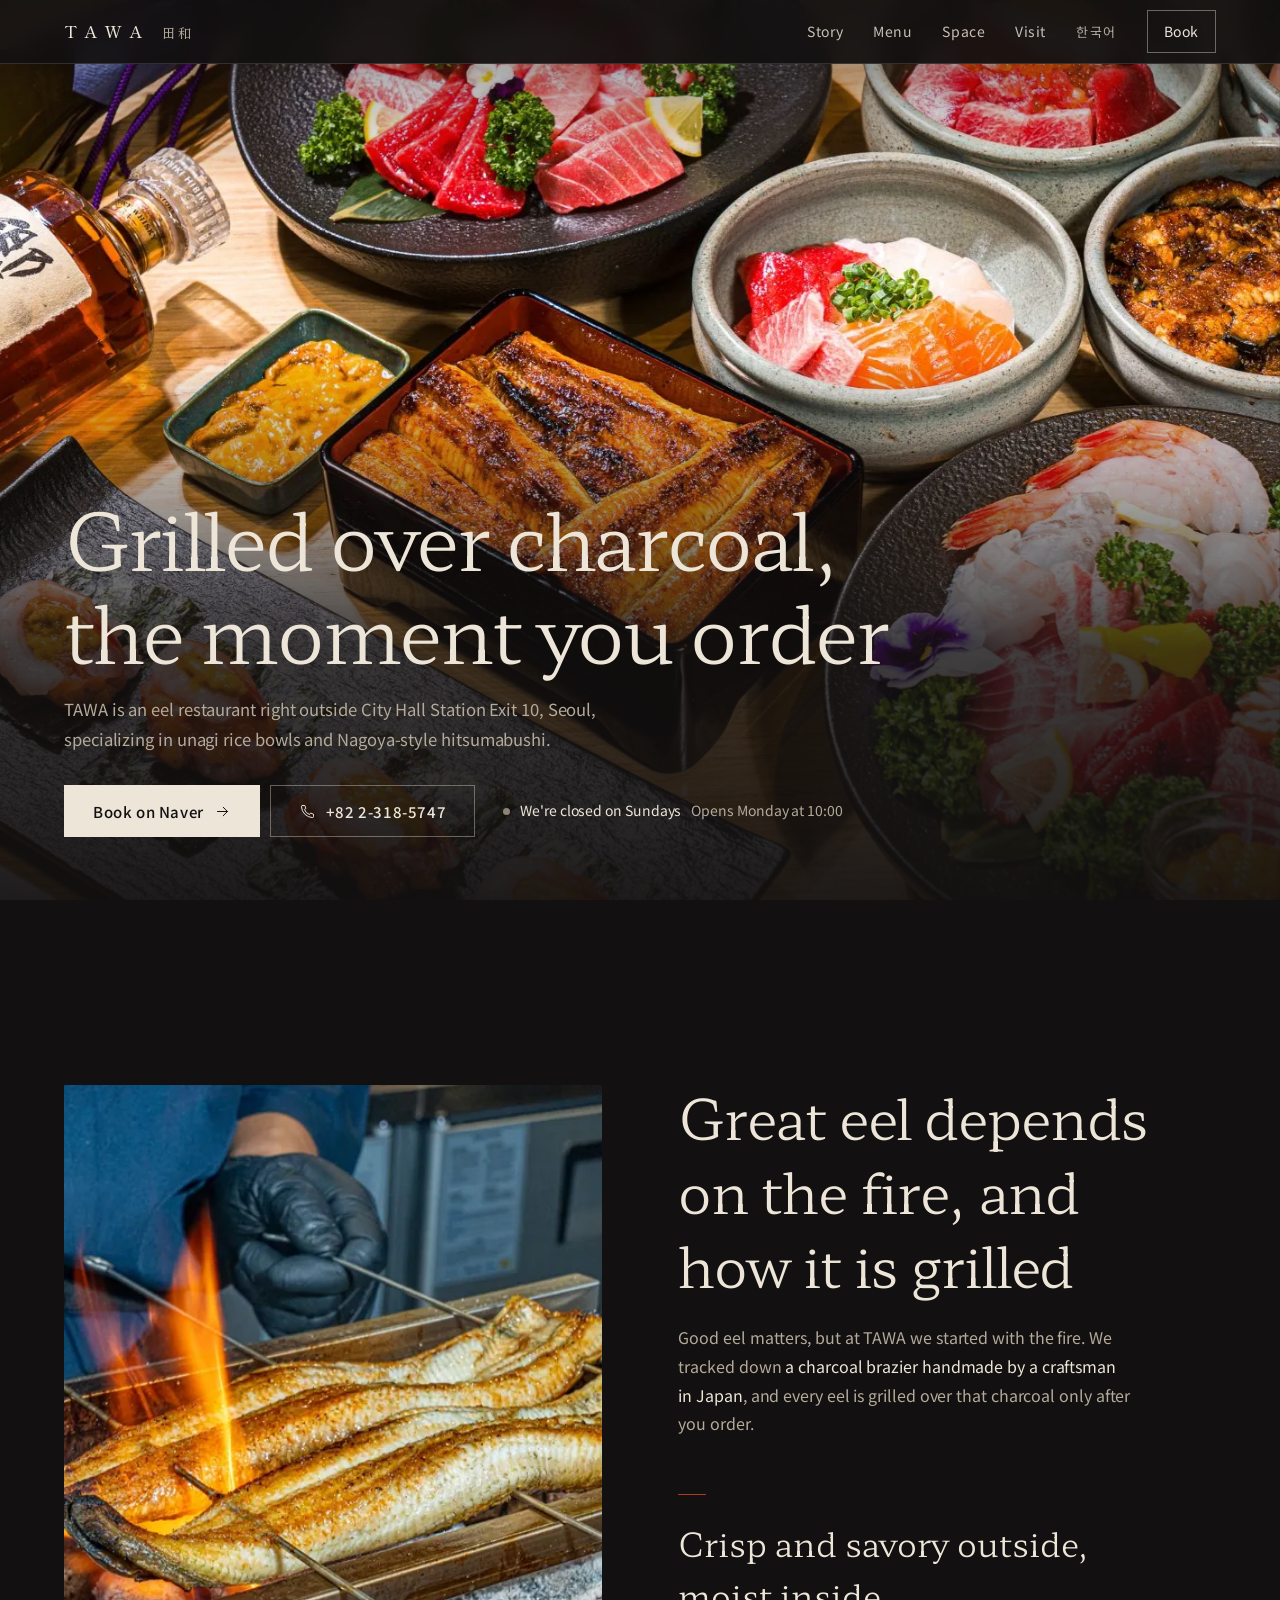
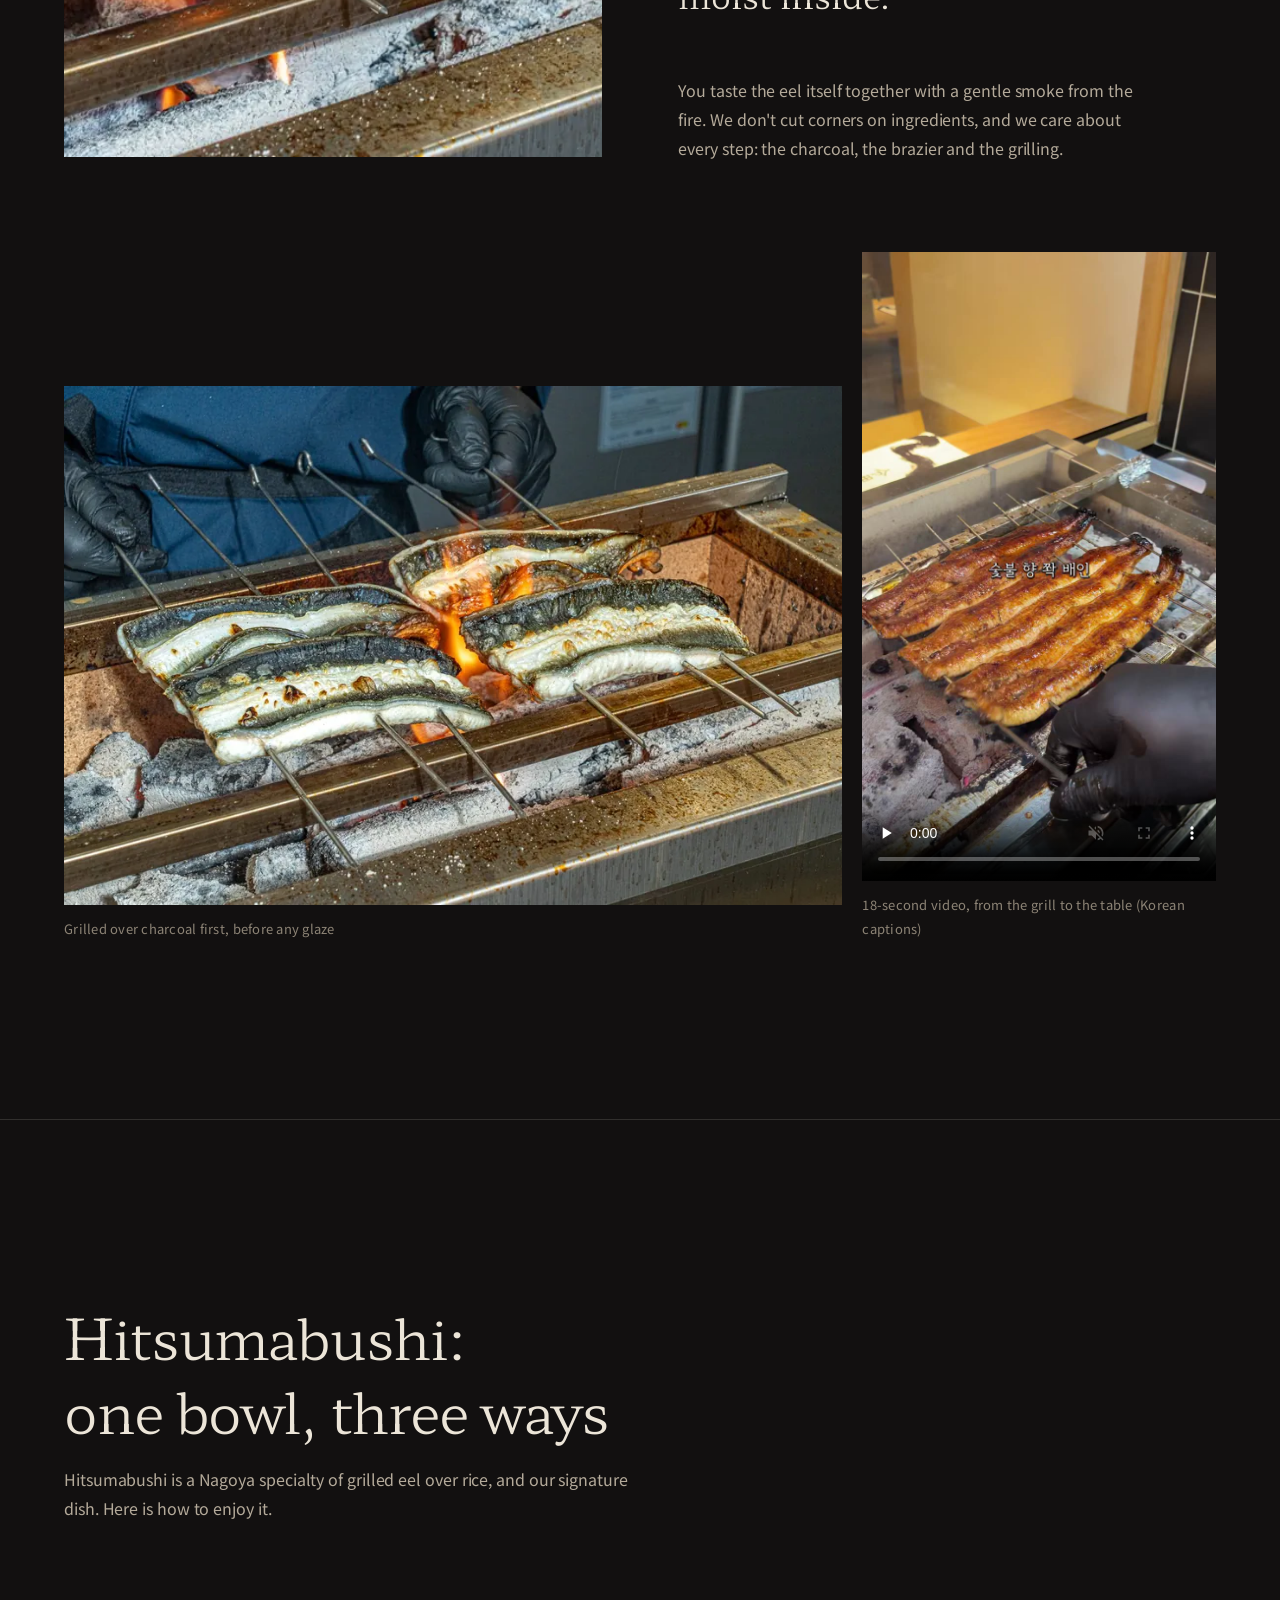
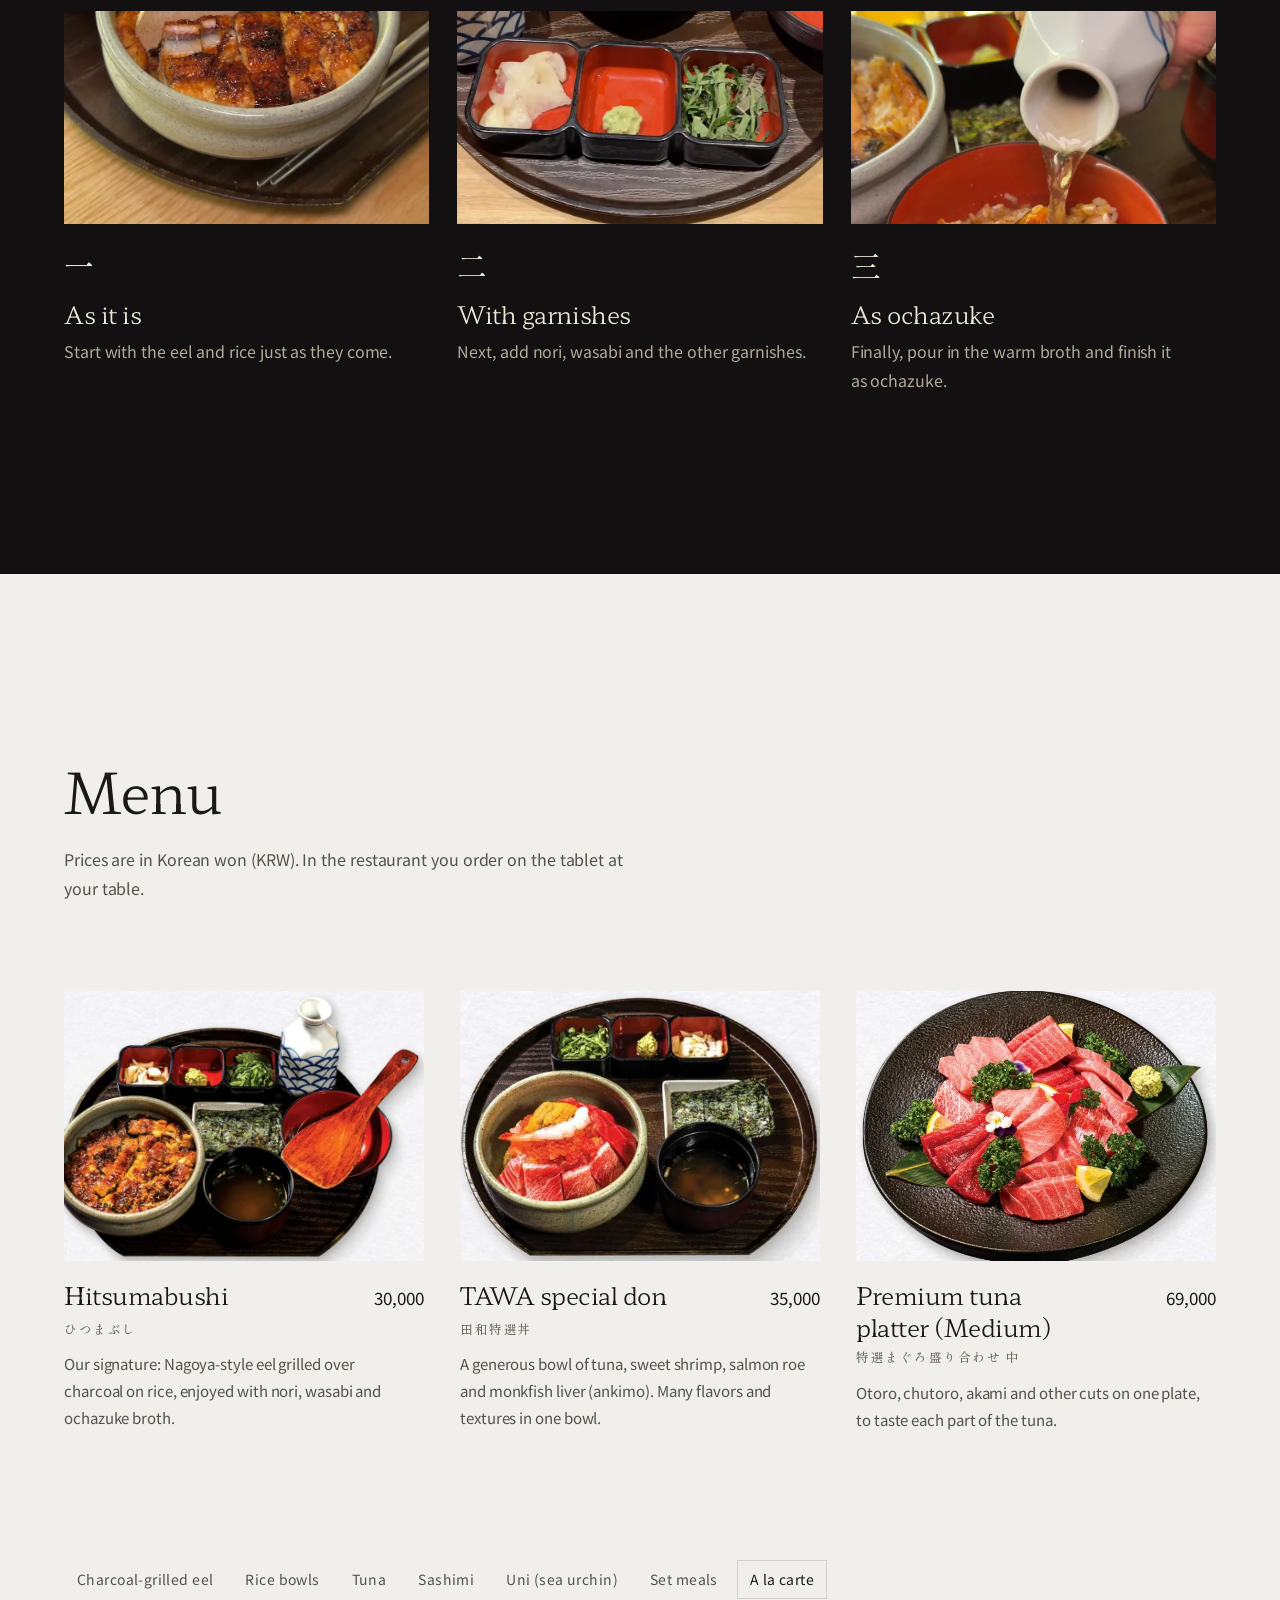
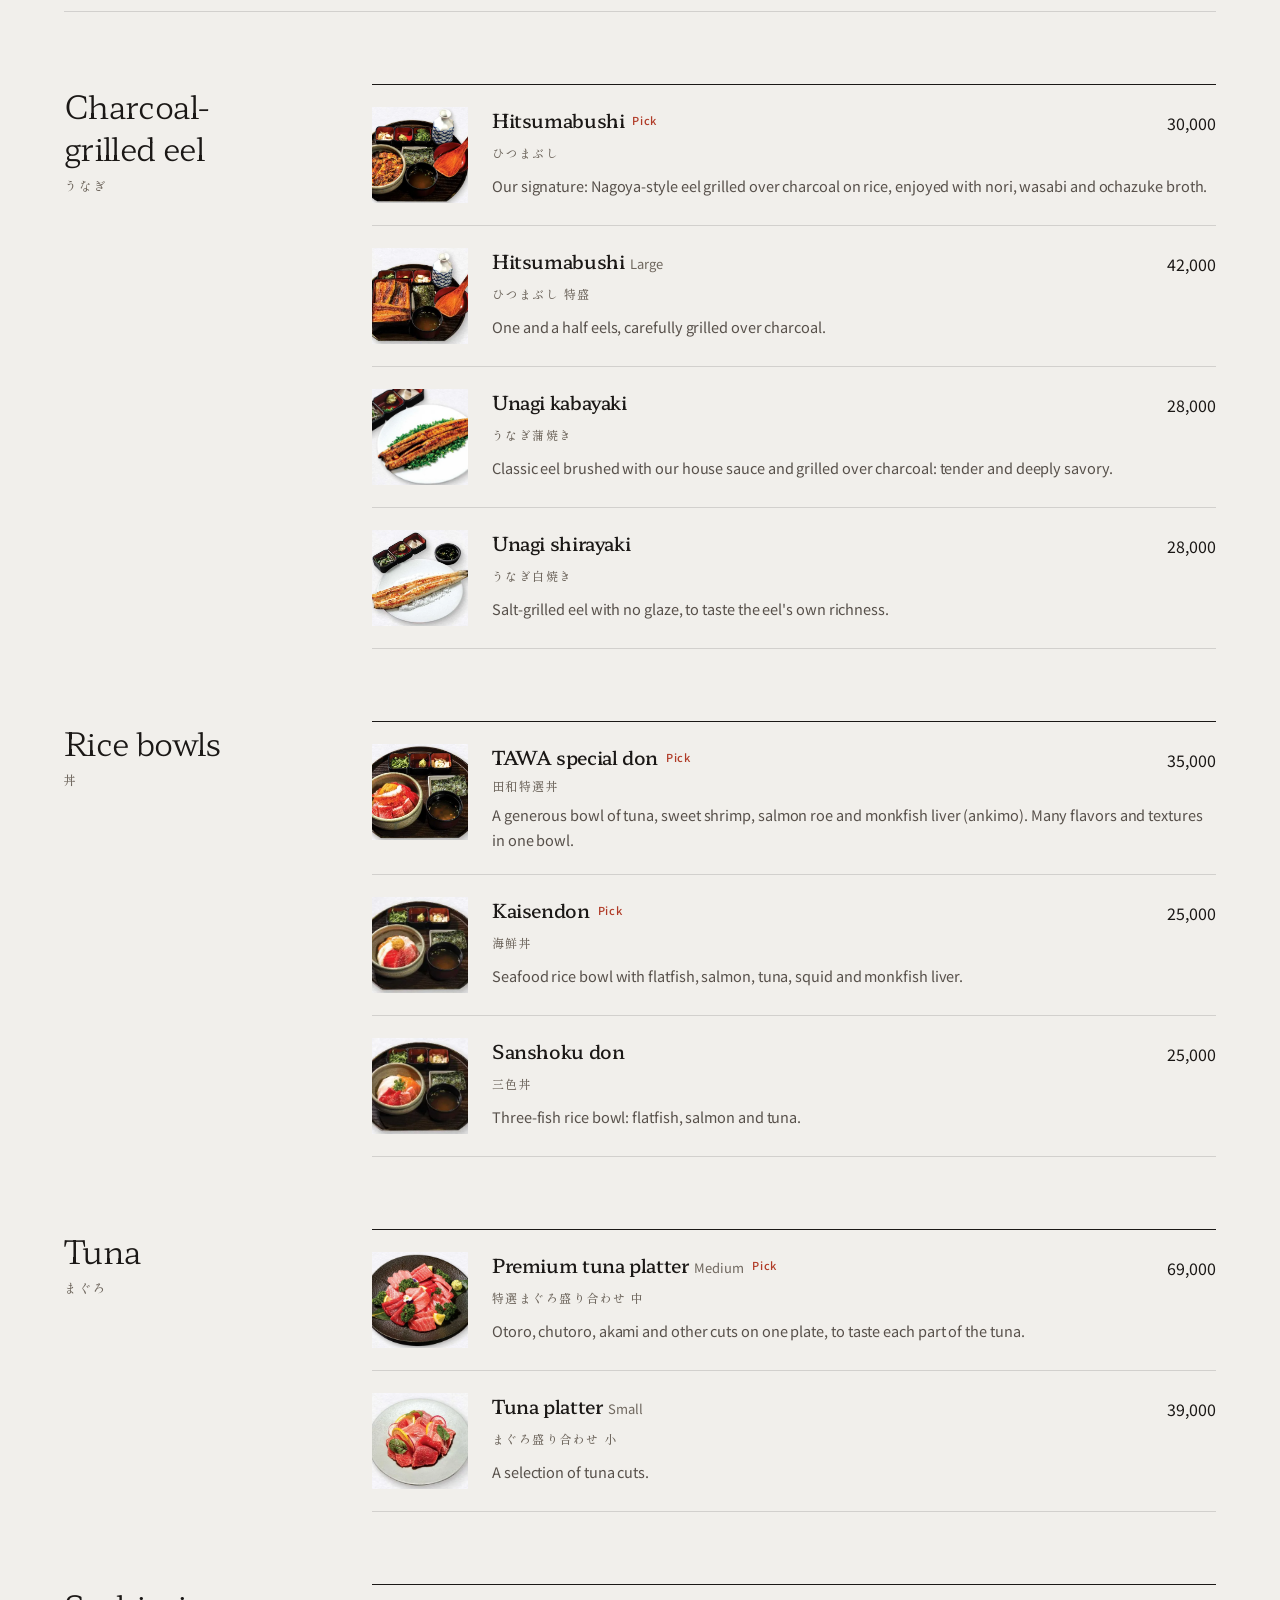
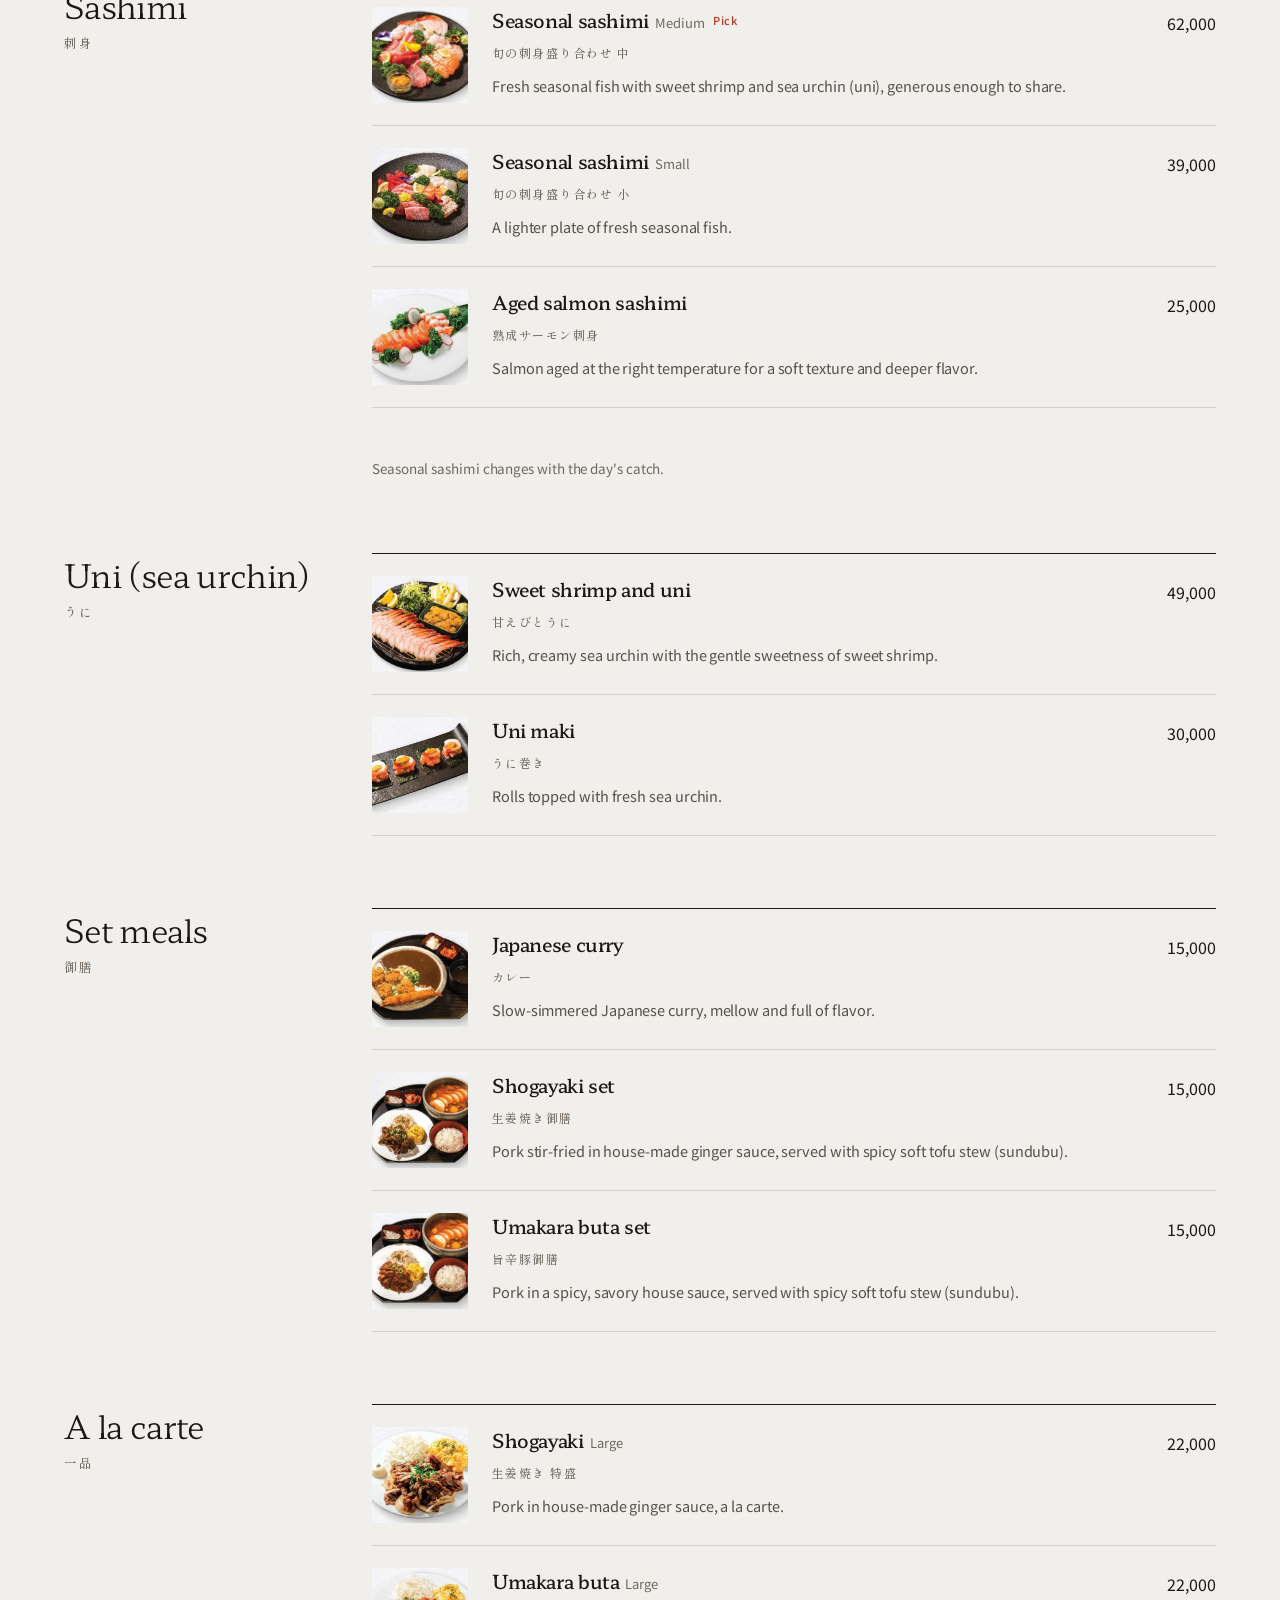
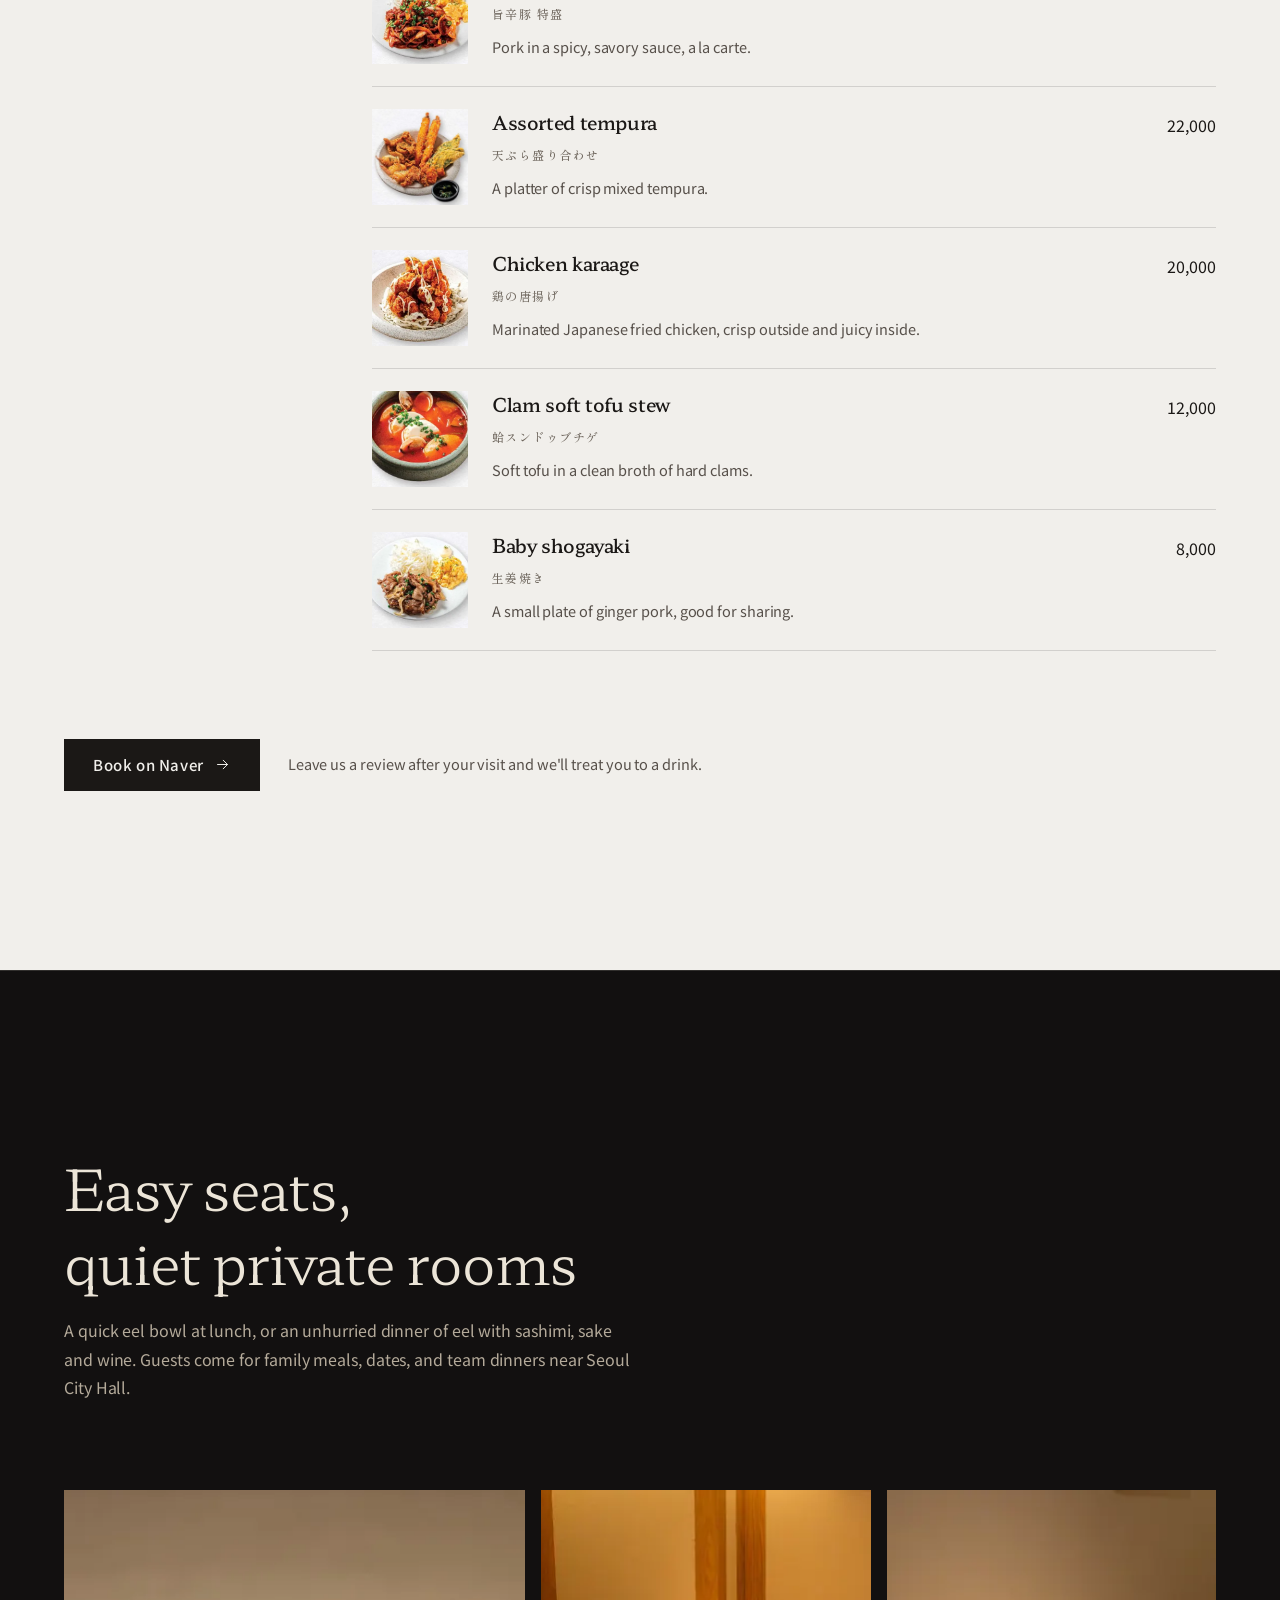
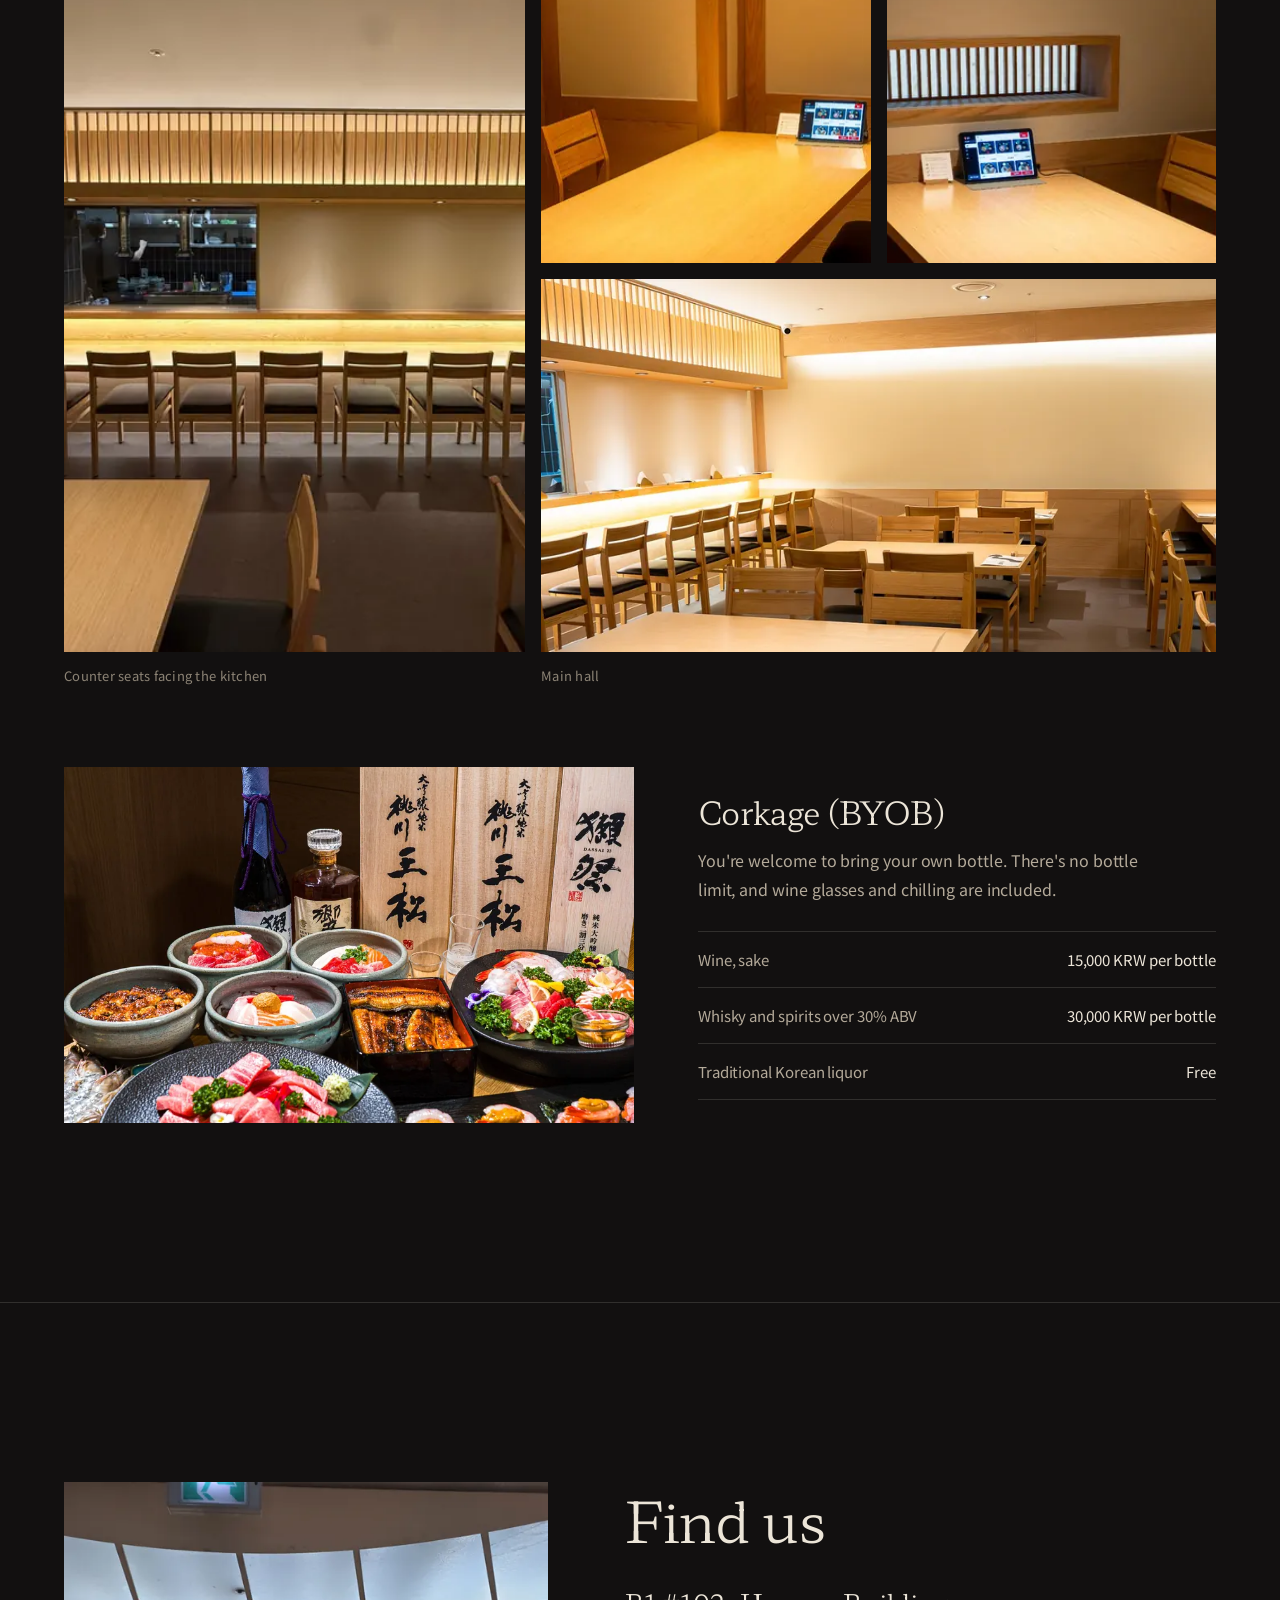
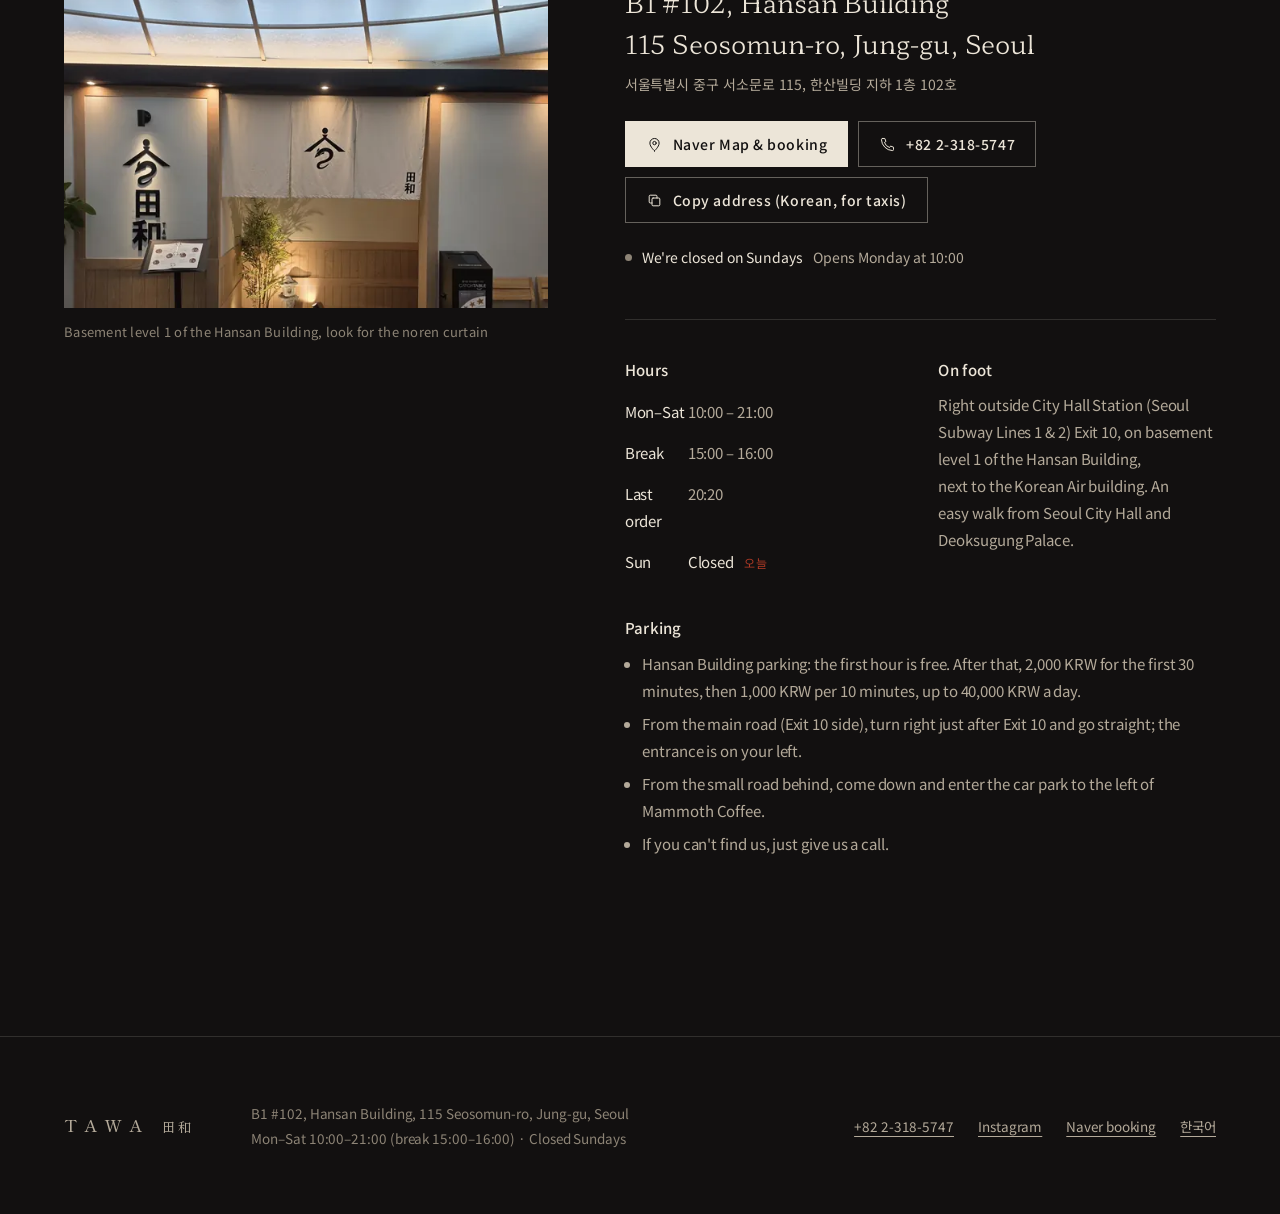
==== en/index.html @ 5705a919 "영어 페이지 추가, 식당 구조화 데이터(메뉴·가격) 확장, hreflang·사이트맵 갱신 Co-Authored-By: Claude Opus 5.5 <noreply@anthropic" ====
<!doctype html>
<html lang="en">
<head>
<meta charset="utf-8">
<meta name="viewport" content="width=device-width, initial-scale=1, viewport-fit=cover">
<title>TAWA 田和 · Charcoal-Grilled Eel &amp; Hitsumabushi at City Hall Station, Seoul</title>
<meta name="description" content="TAWA is an eel restaurant right outside City Hall Station Exit 10 in central Seoul. Eel is grilled to order over charcoal and served as Nagoya-style hitsumabushi and unagi bowls. Menu with prices, hours, parking and directions in English.">
<meta name="theme-color" content="#121010">
<meta property="og:type" content="website">
<meta property="og:title" content="TAWA 田和 · Charcoal-grilled eel near City Hall Station, Seoul">
<meta property="og:description" content="Eel grilled to order over charcoal, Nagoya-style hitsumabushi. B1, Hansan Building, 115 Seosomun-ro, Jung-gu, Seoul — City Hall Station Exit 10.">
<meta property="og:image" content="https://tawa-official.github.io/assets/img/og.jpg">
<meta property="og:url" content="https://tawa-official.github.io/en/">
<meta property="og:site_name" content="TAWA 田和">
<link rel="canonical" href="https://tawa-official.github.io/en/">
<link rel="alternate" hreflang="ko" href="https://tawa-official.github.io/">
<link rel="alternate" hreflang="en" href="https://tawa-official.github.io/en/">
<link rel="alternate" hreflang="x-default" href="https://tawa-official.github.io/">
<meta property="og:locale" content="en_US">
<meta property="og:locale:alternate" content="ko_KR">
<link rel="icon" href="../assets/img/favicon.svg" type="image/svg+xml">
<link rel="preload" as="image" href="../assets/img/spread-2-1100.webp" media="(max-width: 759px)">
<link rel="preload" as="image" href="../assets/img/spread-3-1500.webp" media="(min-width: 760px)">
<link rel="stylesheet" href="../assets/css/style.css">
<script type="application/ld+json">
{
  "@context": "https://schema.org",
  "@type": "Restaurant",
  "@id": "https://tawa-official.github.io/#restaurant",
  "name": "TAWA 田和 (타와)",
  "alternateName": [
    "타와",
    "TAWA",
    "田和",
    "Tawa"
  ],
  "description": "Eel restaurant in front of City Hall Station Exit 10, Seoul. Eel is grilled to order over charcoal in a craftsman-made Japanese brazier; the signature is Nagoya-style hitsumabushi. Also sashimi, tuna, uni, sake and wine, with private rooms.",
  "url": "https://tawa-official.github.io/en/",
  "image": [
    "https://tawa-official.github.io/assets/img/og.jpg",
    "https://tawa-official.github.io/assets/img/grill-2-1600.webp",
    "https://tawa-official.github.io/assets/img/interior-3-1600.webp"
  ],
  "servesCuisine": [
    "Japanese",
    "Unagi (eel)",
    "Hitsumabushi",
    "Sashimi",
    "Kaisendon"
  ],
  "priceRange": "₩8,000–₩69,000",
  "currenciesAccepted": "KRW",
  "telephone": "+82-2-318-5747",
  "address": {
    "@type": "PostalAddress",
    "streetAddress": "B1 #102, Hansan Building, 115 Seosomun-ro",
    "addressLocality": "Jung-gu",
    "addressRegion": "Seoul",
    "addressCountry": "KR"
  },
  "openingHoursSpecification": [
    {
      "@type": "OpeningHoursSpecification",
      "dayOfWeek": [
        "Monday",
        "Tuesday",
        "Wednesday",
        "Thursday",
        "Friday",
        "Saturday"
      ],
      "opens": "10:00",
      "closes": "15:00"
    },
    {
      "@type": "OpeningHoursSpecification",
      "dayOfWeek": [
        "Monday",
        "Tuesday",
        "Wednesday",
        "Thursday",
        "Friday",
        "Saturday"
      ],
      "opens": "16:00",
      "closes": "21:00"
    }
  ],
  "acceptsReservations": true,
  "potentialAction": {
    "@type": "ReserveAction",
    "target": "https://naver.me/GxrowFG4"
  },
  "amenityFeature": [
    {
      "@type": "LocationFeatureSpecification",
      "name": "Private rooms",
      "value": true
    },
    {
      "@type": "LocationFeatureSpecification",
      "name": "Parking (first hour free)",
      "value": true
    },
    {
      "@type": "LocationFeatureSpecification",
      "name": "BYOB with corkage",
      "value": true
    }
  ],
  "hasMenu": {
    "@type": "Menu",
    "name": "Menu",
    "hasMenuSection": [
      {
        "@type": "MenuSection",
        "name": "Charcoal-grilled eel",
        "hasMenuItem": [
          {
            "@type": "MenuItem",
            "name": "Hitsumabushi",
            "description": "Our signature: Nagoya-style charcoal-grilled eel over rice, eaten three ways with nori, wasabi and warm broth (ochazuke)",
            "offers": {
              "@type": "Offer",
              "price": "30000",
              "priceCurrency": "KRW"
            }
          },
          {
            "@type": "MenuItem",
            "name": "Hitsumabushi, large",
            "description": "One and a half eels grilled over charcoal",
            "offers": {
              "@type": "Offer",
              "price": "42000",
              "priceCurrency": "KRW"
            }
          },
          {
            "@type": "MenuItem",
            "name": "Unagi kabayaki",
            "description": "Eel glazed with our house sauce and grilled over charcoal",
            "offers": {
              "@type": "Offer",
              "price": "28000",
              "priceCurrency": "KRW"
            }
          },
          {
            "@type": "MenuItem",
            "name": "Unagi shirayaki",
            "description": "Salt-grilled eel, no glaze, to taste the eel itself",
            "offers": {
              "@type": "Offer",
              "price": "28000",
              "priceCurrency": "KRW"
            }
          }
        ]
      },
      {
        "@type": "MenuSection",
        "name": "Rice bowls",
        "hasMenuItem": [
          {
            "@type": "MenuItem",
            "name": "TAWA special don",
            "description": "Tuna, sweet shrimp, salmon roe and monkfish liver (ankimo)",
            "offers": {
              "@type": "Offer",
              "price": "35000",
              "priceCurrency": "KRW"
            }
          },
          {
            "@type": "MenuItem",
            "name": "Kaisendon",
            "description": "Flatfish, salmon, tuna, squid and monkfish liver",
            "offers": {
              "@type": "Offer",
              "price": "25000",
              "priceCurrency": "KRW"
            }
          },
          {
            "@type": "MenuItem",
            "name": "Sanshoku don",
            "description": "Flatfish, salmon and tuna",
            "offers": {
              "@type": "Offer",
              "price": "25000",
              "priceCurrency": "KRW"
            }
          }
        ]
      },
      {
        "@type": "MenuSection",
        "name": "Tuna",
        "hasMenuItem": [
          {
            "@type": "MenuItem",
            "name": "Premium tuna platter, medium",
            "description": "Otoro, chutoro, akami and other cuts",
            "offers": {
              "@type": "Offer",
              "price": "69000",
              "priceCurrency": "KRW"
            }
          },
          {
            "@type": "MenuItem",
            "name": "Tuna platter, small",
            "description": "A selection of tuna cuts",
            "offers": {
              "@type": "Offer",
              "price": "39000",
              "priceCurrency": "KRW"
            }
          }
        ]
      },
      {
        "@type": "MenuSection",
        "name": "Sashimi",
        "hasMenuItem": [
          {
            "@type": "MenuItem",
            "name": "Seasonal sashimi, medium",
            "description": "Seasonal fish with sweet shrimp and sea urchin (uni)",
            "offers": {
              "@type": "Offer",
              "price": "62000",
              "priceCurrency": "KRW"
            }
          },
          {
            "@type": "MenuItem",
            "name": "Seasonal sashimi, small",
            "description": "Seasonal fish",
            "offers": {
              "@type": "Offer",
              "price": "39000",
              "priceCurrency": "KRW"
            }
          },
          {
            "@type": "MenuItem",
            "name": "Aged salmon sashimi",
            "description": "Salmon aged for a softer texture and deeper flavor",
            "offers": {
              "@type": "Offer",
              "price": "25000",
              "priceCurrency": "KRW"
            }
          }
        ]
      },
      {
        "@type": "MenuSection",
        "name": "Uni (sea urchin)",
        "hasMenuItem": [
          {
            "@type": "MenuItem",
            "name": "Sweet shrimp and uni",
            "description": "Sea urchin with sweet shrimp",
            "offers": {
              "@type": "Offer",
              "price": "49000",
              "priceCurrency": "KRW"
            }
          },
          {
            "@type": "MenuItem",
            "name": "Uni maki",
            "description": "Rolls topped with sea urchin",
            "offers": {
              "@type": "Offer",
              "price": "30000",
              "priceCurrency": "KRW"
            }
          }
        ]
      },
      {
        "@type": "MenuSection",
        "name": "Set meals",
        "hasMenuItem": [
          {
            "@type": "MenuItem",
            "name": "Japanese curry",
            "description": "Slow-cooked Japanese curry",
            "offers": {
              "@type": "Offer",
              "price": "15000",
              "priceCurrency": "KRW"
            }
          },
          {
            "@type": "MenuItem",
            "name": "Shogayaki set",
            "description": "Ginger pork with spicy soft tofu stew",
            "offers": {
              "@type": "Offer",
              "price": "15000",
              "priceCurrency": "KRW"
            }
          },
          {
            "@type": "MenuItem",
            "name": "Umakara buta set",
            "description": "Spicy-savory pork with spicy soft tofu stew",
            "offers": {
              "@type": "Offer",
              "price": "15000",
              "priceCurrency": "KRW"
            }
          }
        ]
      },
      {
        "@type": "MenuSection",
        "name": "A la carte",
        "hasMenuItem": [
          {
            "@type": "MenuItem",
            "name": "Shogayaki, large",
            "description": "Pork in house-made ginger sauce",
            "offers": {
              "@type": "Offer",
              "price": "22000",
              "priceCurrency": "KRW"
            }
          },
          {
            "@type": "MenuItem",
            "name": "Umakara buta, large",
            "description": "Pork in a spicy, savory sauce",
            "offers": {
              "@type": "Offer",
              "price": "22000",
              "priceCurrency": "KRW"
            }
          },
          {
            "@type": "MenuItem",
            "name": "Assorted tempura",
            "description": "A platter of mixed tempura",
            "offers": {
              "@type": "Offer",
              "price": "22000",
              "priceCurrency": "KRW"
            }
          },
          {
            "@type": "MenuItem",
            "name": "Chicken karaage",
            "description": "Japanese fried chicken",
            "offers": {
              "@type": "Offer",
              "price": "20000",
              "priceCurrency": "KRW"
            }
          },
          {
            "@type": "MenuItem",
            "name": "Clam soft tofu stew",
            "description": "Soft tofu in hard-clam broth",
            "offers": {
              "@type": "Offer",
              "price": "12000",
              "priceCurrency": "KRW"
            }
          },
          {
            "@type": "MenuItem",
            "name": "Baby shogayaki",
            "description": "A small plate of ginger pork",
            "offers": {
              "@type": "Offer",
              "price": "8000",
              "priceCurrency": "KRW"
            }
          }
        ]
      }
    ]
  },
  "sameAs": [
    "https://www.instagram.com/tawa__official",
    "https://naver.me/GxrowFG4"
  ]
}

</script>
</head>
<body>
<svg width="0" height="0" style="position:absolute" aria-hidden="true">
  <symbol id="i-phone" viewBox="0 0 24 24"><path d="M5 3.5h3.2l1.6 4.2-2.1 1.4a11.5 11.5 0 0 0 7.2 7.2l1.4-2.1 4.2 1.6V19a1.6 1.6 0 0 1-1.7 1.6A16.5 16.5 0 0 1 3.4 5.2 1.6 1.6 0 0 1 5 3.5Z"/></symbol>
  <symbol id="i-pin" viewBox="0 0 24 24"><path d="M12 21s-6.5-5.6-6.5-11a6.5 6.5 0 0 1 13 0c0 5.4-6.5 11-6.5 11Z"/><circle cx="12" cy="10" r="2.4"/></symbol>
  <symbol id="i-copy" viewBox="0 0 24 24"><rect x="8.5" y="8.5" width="11" height="11" rx="1.5"/><path d="M15.5 8.5V6A1.5 1.5 0 0 0 14 4.5H6A1.5 1.5 0 0 0 4.5 6v8A1.5 1.5 0 0 0 6 15.5h2.5"/></symbol>
  <symbol id="i-arrow" viewBox="0 0 24 24"><path d="M5 12h14M13 6l6 6-6 6"/></symbol>
</svg>
<a class="skip" href="#main">Skip to content</a>

<header class="head">
  <div class="wrap head-row">
    <a class="mark" href="#top" aria-label="TAWA 田和, back to top"><span class="mark-en">TAWA</span><span class="mark-jp" lang="ja">田和</span></a>
    <nav class="nav" aria-label="Main">
      <a href="#story">Story</a><a href="#menu">Menu</a><a href="#space">Space</a><a href="#visit">Visit</a>
    </nav>
    <a class="head-lang" href="../" hreflang="ko" lang="ko" aria-label="한국어">한국어</a>
    <a class="head-book" href="https://naver.me/GxrowFG4" target="_blank" rel="noopener">Book</a>
  </div>
</header>

<main id="main">
  <section class="hero" id="top" aria-labelledby="hero-title">
    <figure class="hero-photo">
      <picture>
        <source media="(min-width: 760px)" srcset="../assets/img/spread-3-900.webp 900w, ../assets/img/spread-3-1500.webp 1500w" sizes="100vw">
        <img src="../assets/img/spread-2-1100.webp" srcset="../assets/img/spread-2-700.webp 700w, ../assets/img/spread-2-1100.webp 1100w" sizes="100vw"
             width="1100" height="1100" alt="A full TAWA table: charcoal-grilled eel in a lacquer box, hitsumabushi, kaisendon, tuna and seasonal sashimi, uni maki, with sake and whisky" fetchpriority="high">
      </picture>
    </figure>
    <div class="wrap hero-body">
      <h1 id="hero-title">Grilled over charcoal,<br>the moment you order</h1>
      <p class="hero-lede">TAWA is an eel restaurant right outside City Hall Station Exit 10, Seoul, specializing in unagi rice bowls and Nagoya-style hitsumabushi.</p>
      <div class="hero-foot">
        <div class="hero-actions">
          <a class="btn btn-solid" href="https://naver.me/GxrowFG4" target="_blank" rel="noopener">Book on Naver<svg class="ico" aria-hidden="true"><use href="#i-arrow"/></svg></a>
          <a class="btn btn-ghost" href="tel:+82-2-318-5747"><svg class="ico" aria-hidden="true"><use href="#i-phone"/></svg>+82 2-318-5747</a>
        </div>
        <p class="status" data-status hidden><span class="status-dot" aria-hidden="true"></span><span class="status-main"></span><span class="status-sub"></span></p>
      </div>
    </div>
  </section>

  <section class="sec" id="story" aria-labelledby="story-title">
    <div class="wrap">
      <div class="story">
        <figure class="story-photo">
          <img src="../assets/img/grill-2-900.webp" srcset="../assets/img/grill-2-900.webp 900w, ../assets/img/grill-2-1600.webp 1600w" sizes="(min-width: 900px) 50vw, 100vw"
               width="1600" height="1066" loading="lazy" decoding="async" alt="Skewered eel turning golden in the flames over a charcoal brazier">
        </figure>
        <div class="story-text">
          <h2 class="h2" id="story-title">Great eel depends<br>on the fire, and<br>how it is grilled</h2>
          <p class="p">Good eel matters, but at TAWA we started with the fire. We tracked down <em>a charcoal brazier handmade by a craftsman in Japan</em>, and every eel is grilled over that charcoal only after you order.</p>
          <p class="quote">Crisp and savory outside,<br>moist inside.</p>
          <p class="p">You taste the eel itself together with a gentle smoke from the fire. We don't cut corners on ingredients, and we care about every step: the charcoal, the brazier and the grilling.</p>
        </div>
      </div>
      <div class="story-sub">
        <figure class="wide">
          <img src="../assets/img/grill-1-900.webp" srcset="../assets/img/grill-1-900.webp 900w, ../assets/img/grill-1-1600.webp 1600w" sizes="(min-width: 900px) 66vw, 100vw"
               width="1600" height="1066" loading="lazy" decoding="async" alt="Eel grilling unglazed over white-hot charcoal">
          <figcaption class="cap">Grilled over charcoal first, before any glaze</figcaption>
        </figure>
        <figure>
          <video controls muted playsinline preload="none" poster="../assets/img/reel-poster.jpg" width="720" height="1280" aria-describedby="reel-cap">
            <source src="../assets/img/reel-720.mp4" type="video/mp4">
          </video>
          <figcaption class="cap" id="reel-cap">18-second video, from the grill to the table (Korean captions)</figcaption>
        </figure>
      </div>
    </div>
  </section>

  <section class="sec" id="ways" aria-labelledby="ways-title">
    <div class="wrap">
      <div class="ways-head">
        <div>
          <h2 class="h2" id="ways-title">Hitsumabushi:<br>one bowl, three ways</h2>
          <p class="lede">Hitsumabushi is a Nagoya specialty of grilled eel over rice, and our signature dish. Here is how to enjoy it.</p>
        </div>
      </div>
      <ol class="ways">
        <li class="way"><img src="../assets/img/way-1.webp" width="900" height="525" loading="lazy" decoding="async" alt="A bowl of hitsumabushi topped with charcoal-grilled eel"><span class="way-n jp" lang="ja" aria-hidden="true">一</span><h3>As it is</h3><p>Start with the eel and rice just as they come.</p></li>
        <li class="way"><img src="../assets/img/way-2.webp" width="900" height="525" loading="lazy" decoding="async" alt="A three-part dish of wasabi and garnishes for hitsumabushi"><span class="way-n jp" lang="ja" aria-hidden="true">二</span><h3>With garnishes</h3><p>Next, add nori, wasabi and the other garnishes.</p></li>
        <li class="way"><img src="../assets/img/way-3.webp" width="900" height="525" loading="lazy" decoding="async" alt="Warm broth being poured over eel and rice"><span class="way-n jp" lang="ja" aria-hidden="true">三</span><h3>As ochazuke</h3><p>Finally, pour in the warm broth and finish it as ochazuke.</p></li>
      </ol>
    </div>
  </section>

  <section class="sec on-washi" id="menu" aria-labelledby="menu-title">
    <div class="wrap">
      <h2 class="h2" id="menu-title">Menu</h2>
      <p class="lede">Prices are in Korean won (KRW). In the restaurant you order on the tablet at your table.</p>
      <div class="signature">
        <figure class="sig">
          <img src="../assets/img/menu/hitsumabushi.webp" width="900" height="660" loading="lazy" decoding="async" alt="Hitsumabushi">
          <figcaption>
            <div class="sig-row"><h3>Hitsumabushi</h3><span class="price num">30,000</span></div>
            <span class="jp" lang="ja">ひつまぶし</span>
            <p>Our signature: Nagoya-style eel grilled over charcoal on rice, enjoyed with nori, wasabi and ochazuke broth.</p>
          </figcaption>
        </figure>
        <figure class="sig">
          <img src="../assets/img/menu/tokusendon.webp" width="900" height="660" loading="lazy" decoding="async" alt="TAWA special don">
          <figcaption>
            <div class="sig-row"><h3>TAWA special don</h3><span class="price num">35,000</span></div>
            <span class="jp" lang="ja">田和特選丼</span>
            <p>A generous bowl of tuna, sweet shrimp, salmon roe and monkfish liver (ankimo). Many flavors and textures in one bowl.</p>
          </figcaption>
        </figure>
        <figure class="sig">
          <img src="../assets/img/menu/maguro-chu.webp" width="900" height="660" loading="lazy" decoding="async" alt="Premium tuna platter (Medium)">
          <figcaption>
            <div class="sig-row"><h3>Premium tuna platter (Medium)</h3><span class="price num">69,000</span></div>
            <span class="jp" lang="ja">特選まぐろ盛り合わせ 中</span>
            <p>Otoro, chutoro, akami and other cuts on one plate, to taste each part of the tuna.</p>
          </figcaption>
        </figure>
      </div>
      <nav class="cats" aria-label="Menu sections">
        <a href="#cat-unagi">Charcoal-grilled eel</a>
        <a href="#cat-don">Rice bowls</a>
        <a href="#cat-maguro">Tuna</a>
        <a href="#cat-sashimi">Sashimi</a>
        <a href="#cat-uni">Uni (sea urchin)</a>
        <a href="#cat-meal">Set meals</a>
        <a href="#cat-ippin">A la carte</a>
      </nav>
      <div class="cat" id="cat-unagi">
        <div class="cat-head"><h3>Charcoal-grilled eel</h3><span class="jp" lang="ja">うなぎ</span></div>
        <ul class="dishes" aria-label="Charcoal-grilled eel">
          <li class="dish" id="m-hitsumabushi">
            <img src="../assets/img/menu/hitsumabushi.webp" width="96" height="96" loading="lazy" decoding="async" alt="">
            <h4>Hitsumabushi<span class="rec">Pick</span></h4>
            <span class="price num">30,000</span>
            <span class="jp" lang="ja">ひつまぶし</span>
            <p>Our signature: Nagoya-style eel grilled over charcoal on rice, enjoyed with nori, wasabi and ochazuke broth.</p>
          </li>
          <li class="dish" id="m-hitsumabushi-toku">
            <img src="../assets/img/menu/hitsumabushi-toku.webp" width="96" height="96" loading="lazy" decoding="async" alt="">
            <h4>Hitsumabushi<small>Large</small></h4>
            <span class="price num">42,000</span>
            <span class="jp" lang="ja">ひつまぶし 特盛</span>
            <p>One and a half eels, carefully grilled over charcoal.</p>
          </li>
          <li class="dish" id="m-kabayaki">
            <img src="../assets/img/menu/kabayaki.webp" width="96" height="96" loading="lazy" decoding="async" alt="">
            <h4>Unagi kabayaki</h4>
            <span class="price num">28,000</span>
            <span class="jp" lang="ja">うなぎ蒲焼き</span>
            <p>Classic eel brushed with our house sauce and grilled over charcoal: tender and deeply savory.</p>
          </li>
          <li class="dish" id="m-shirayaki">
            <img src="../assets/img/menu/shirayaki.webp" width="96" height="96" loading="lazy" decoding="async" alt="">
            <h4>Unagi shirayaki</h4>
            <span class="price num">28,000</span>
            <span class="jp" lang="ja">うなぎ白焼き</span>
            <p>Salt-grilled eel with no glaze, to taste the eel's own richness.</p>
          </li>
        </ul>
      </div>
      <div class="cat" id="cat-don">
        <div class="cat-head"><h3>Rice bowls</h3><span class="jp" lang="ja">丼</span></div>
        <ul class="dishes" aria-label="Rice bowls">
          <li class="dish" id="m-tokusendon">
            <img src="../assets/img/menu/tokusendon.webp" width="96" height="96" loading="lazy" decoding="async" alt="">
            <h4>TAWA special don<span class="rec">Pick</span></h4>
            <span class="price num">35,000</span>
            <span class="jp" lang="ja">田和特選丼</span>
            <p>A generous bowl of tuna, sweet shrimp, salmon roe and monkfish liver (ankimo). Many flavors and textures in one bowl.</p>
          </li>
          <li class="dish" id="m-kaisendon">
            <img src="../assets/img/menu/kaisendon.webp" width="96" height="96" loading="lazy" decoding="async" alt="">
            <h4>Kaisendon<span class="rec">Pick</span></h4>
            <span class="price num">25,000</span>
            <span class="jp" lang="ja">海鮮丼</span>
            <p>Seafood rice bowl with flatfish, salmon, tuna, squid and monkfish liver.</p>
          </li>
          <li class="dish" id="m-sanshokudon">
            <img src="../assets/img/menu/sanshokudon.webp" width="96" height="96" loading="lazy" decoding="async" alt="">
            <h4>Sanshoku don</h4>
            <span class="price num">25,000</span>
            <span class="jp" lang="ja">三色丼</span>
            <p>Three-fish rice bowl: flatfish, salmon and tuna.</p>
          </li>
        </ul>
      </div>
      <div class="cat" id="cat-maguro">
        <div class="cat-head"><h3>Tuna</h3><span class="jp" lang="ja">まぐろ</span></div>
        <ul class="dishes" aria-label="Tuna">
          <li class="dish" id="m-maguro-chu">
            <img src="../assets/img/menu/maguro-chu.webp" width="96" height="96" loading="lazy" decoding="async" alt="">
            <h4>Premium tuna platter<small>Medium</small><span class="rec">Pick</span></h4>
            <span class="price num">69,000</span>
            <span class="jp" lang="ja">特選まぐろ盛り合わせ 中</span>
            <p>Otoro, chutoro, akami and other cuts on one plate, to taste each part of the tuna.</p>
          </li>
          <li class="dish" id="m-maguro-sho">
            <img src="../assets/img/menu/maguro-sho.webp" width="96" height="96" loading="lazy" decoding="async" alt="">
            <h4>Tuna platter<small>Small</small></h4>
            <span class="price num">39,000</span>
            <span class="jp" lang="ja">まぐろ盛り合わせ 小</span>
            <p>A selection of tuna cuts.</p>
          </li>
        </ul>
      </div>
      <div class="cat" id="cat-sashimi">
        <div class="cat-head"><h3>Sashimi</h3><span class="jp" lang="ja">刺身</span></div>
        <ul class="dishes" aria-label="Sashimi">
          <li class="dish" id="m-sashimi-chu">
            <img src="../assets/img/menu/sashimi-chu.webp" width="96" height="96" loading="lazy" decoding="async" alt="">
            <h4>Seasonal sashimi<small>Medium</small><span class="rec">Pick</span></h4>
            <span class="price num">62,000</span>
            <span class="jp" lang="ja">旬の刺身盛り合わせ 中</span>
            <p>Fresh seasonal fish with sweet shrimp and sea urchin (uni), generous enough to share.</p>
          </li>
          <li class="dish" id="m-sashimi-sho">
            <img src="../assets/img/menu/sashimi-sho.webp" width="96" height="96" loading="lazy" decoding="async" alt="">
            <h4>Seasonal sashimi<small>Small</small></h4>
            <span class="price num">39,000</span>
            <span class="jp" lang="ja">旬の刺身盛り合わせ 小</span>
            <p>A lighter plate of fresh seasonal fish.</p>
          </li>
          <li class="dish" id="m-salmon">
            <img src="../assets/img/menu/salmon.webp" width="96" height="96" loading="lazy" decoding="async" alt="">
            <h4>Aged salmon sashimi</h4>
            <span class="price num">25,000</span>
            <span class="jp" lang="ja">熟成サーモン刺身</span>
            <p>Salmon aged at the right temperature for a soft texture and deeper flavor.</p>
          </li>
        </ul>
        <p class="cat-note">Seasonal sashimi changes with the day's catch.</p>
      </div>
      <div class="cat" id="cat-uni">
        <div class="cat-head"><h3>Uni (sea urchin)</h3><span class="jp" lang="ja">うに</span></div>
        <ul class="dishes" aria-label="Uni (sea urchin)">
          <li class="dish" id="m-amaebi-uni">
            <img src="../assets/img/menu/amaebi-uni.webp" width="96" height="96" loading="lazy" decoding="async" alt="">
            <h4>Sweet shrimp and uni</h4>
            <span class="price num">49,000</span>
            <span class="jp" lang="ja">甘えびとうに</span>
            <p>Rich, creamy sea urchin with the gentle sweetness of sweet shrimp.</p>
          </li>
          <li class="dish" id="m-uni-maki">
            <img src="../assets/img/menu/uni-maki.webp" width="96" height="96" loading="lazy" decoding="async" alt="">
            <h4>Uni maki</h4>
            <span class="price num">30,000</span>
            <span class="jp" lang="ja">うに巻き</span>
            <p>Rolls topped with fresh sea urchin.</p>
          </li>
        </ul>
      </div>
      <div class="cat" id="cat-meal">
        <div class="cat-head"><h3>Set meals</h3><span class="jp" lang="ja">御膳</span></div>
        <ul class="dishes" aria-label="Set meals">
          <li class="dish" id="m-curry">
            <img src="../assets/img/menu/curry.webp" width="96" height="96" loading="lazy" decoding="async" alt="">
            <h4>Japanese curry</h4>
            <span class="price num">15,000</span>
            <span class="jp" lang="ja">カレー</span>
            <p>Slow-simmered Japanese curry, mellow and full of flavor.</p>
          </li>
          <li class="dish" id="m-shogayaki-set">
            <img src="../assets/img/menu/shogayaki-set.webp" width="96" height="96" loading="lazy" decoding="async" alt="">
            <h4>Shogayaki set</h4>
            <span class="price num">15,000</span>
            <span class="jp" lang="ja">生姜焼き御膳</span>
            <p>Pork stir-fried in house-made ginger sauce, served with spicy soft tofu stew (sundubu).</p>
          </li>
          <li class="dish" id="m-umakara-set">
            <img src="../assets/img/menu/umakara-set.webp" width="96" height="96" loading="lazy" decoding="async" alt="">
            <h4>Umakara buta set</h4>
            <span class="price num">15,000</span>
            <span class="jp" lang="ja">旨辛豚御膳</span>
            <p>Pork in a spicy, savory house sauce, served with spicy soft tofu stew (sundubu).</p>
          </li>
        </ul>
      </div>
      <div class="cat" id="cat-ippin">
        <div class="cat-head"><h3>A la carte</h3><span class="jp" lang="ja">一品</span></div>
        <ul class="dishes" aria-label="A la carte">
          <li class="dish" id="m-shogayaki-toku">
            <img src="../assets/img/menu/shogayaki-toku.webp" width="96" height="96" loading="lazy" decoding="async" alt="">
            <h4>Shogayaki<small>Large</small></h4>
            <span class="price num">22,000</span>
            <span class="jp" lang="ja">生姜焼き 特盛</span>
            <p>Pork in house-made ginger sauce, a la carte.</p>
          </li>
          <li class="dish" id="m-umakara-toku">
            <img src="../assets/img/menu/umakara-toku.webp" width="96" height="96" loading="lazy" decoding="async" alt="">
            <h4>Umakara buta<small>Large</small></h4>
            <span class="price num">22,000</span>
            <span class="jp" lang="ja">旨辛豚 特盛</span>
            <p>Pork in a spicy, savory sauce, a la carte.</p>
          </li>
          <li class="dish" id="m-tempura">
            <img src="../assets/img/menu/tempura.webp" width="96" height="96" loading="lazy" decoding="async" alt="">
            <h4>Assorted tempura</h4>
            <span class="price num">22,000</span>
            <span class="jp" lang="ja">天ぷら盛り合わせ</span>
            <p>A platter of crisp mixed tempura.</p>
          </li>
          <li class="dish" id="m-karaage">
            <img src="../assets/img/menu/karaage.webp" width="96" height="96" loading="lazy" decoding="async" alt="">
            <h4>Chicken karaage</h4>
            <span class="price num">20,000</span>
            <span class="jp" lang="ja">鶏の唐揚げ</span>
            <p>Marinated Japanese fried chicken, crisp outside and juicy inside.</p>
          </li>
          <li class="dish" id="m-sundubu">
            <img src="../assets/img/menu/sundubu.webp" width="96" height="96" loading="lazy" decoding="async" alt="">
            <h4>Clam soft tofu stew</h4>
            <span class="price num">12,000</span>
            <span class="jp" lang="ja">蛤スンドゥブチゲ</span>
            <p>Soft tofu in a clean broth of hard clams.</p>
          </li>
          <li class="dish" id="m-baby-shogayaki">
            <img src="../assets/img/menu/baby-shogayaki.webp" width="96" height="96" loading="lazy" decoding="async" alt="">
            <h4>Baby shogayaki</h4>
            <span class="price num">8,000</span>
            <span class="jp" lang="ja">生姜焼き</span>
            <p>A small plate of ginger pork, good for sharing.</p>
          </li>
        </ul>
      </div>
      <div class="menu-foot">
        <a class="btn btn-solid" href="https://naver.me/GxrowFG4" target="_blank" rel="noopener">Book on Naver<svg class="ico" aria-hidden="true"><use href="#i-arrow"/></svg></a>
        <span>Leave us a review after your visit and we'll treat you to a drink.</span>
      </div>
    </div>
  </section>

  <section class="sec" id="space" aria-labelledby="space-title">
    <div class="wrap">
      <h2 class="h2" id="space-title">Easy seats,<br>quiet private rooms</h2>
      <p class="lede">A quick eel bowl at lunch, or an unhurried dinner of eel with sashimi, sake and wine. Guests come for family meals, dates, and team dinners near Seoul City Hall.</p>
      <div class="gallery">
        <figure class="g-a">
          <img src="../assets/img/interior-1-900.webp" srcset="../assets/img/interior-1-900.webp 900w, ../assets/img/interior-1-1600.webp 1600w" sizes="(min-width: 900px) 42vw, 100vw" width="1600" height="1200" loading="lazy" decoding="async" alt="Long wooden counter facing the open kitchen window, with backlit wooden lattice">
          <figcaption class="cap">Counter seats facing the kitchen</figcaption>
        </figure>
        <figure class="g-b">
          <img src="../assets/img/interior-2-900.webp" srcset="../assets/img/interior-2-900.webp 900w, ../assets/img/interior-2-1600.webp 1600w" sizes="(min-width: 900px) 28vw, 50vw" width="1600" height="664" loading="lazy" decoding="async" alt="Long table in a wood-paneled room with a sliding door">
          <figcaption class="cap">Private room</figcaption>
        </figure>
        <figure class="g-c">
          <img src="../assets/img/interior-5-900.webp" srcset="../assets/img/interior-5-900.webp 900w, ../assets/img/interior-5-1600.webp 1600w" sizes="(min-width: 900px) 28vw, 50vw" width="1600" height="624" loading="lazy" decoding="async" alt="Cozy room with a wooden lattice window">
          <figcaption class="cap">Room with lattice window</figcaption>
        </figure>
        <figure class="g-d">
          <img src="../assets/img/interior-3-900.webp" srcset="../assets/img/interior-3-900.webp 900w, ../assets/img/interior-3-1600.webp 1600w" sizes="(min-width: 900px) 56vw, 100vw" width="1600" height="800" loading="lazy" decoding="async" alt="Main hall with light oak tables and counter seats">
          <figcaption class="cap">Main hall</figcaption>
        </figure>
      </div>
      <div class="drinks">
        <figure class="drinks-photo">
          <img src="../assets/img/spread-1-900.webp" srcset="../assets/img/spread-1-900.webp 900w, ../assets/img/spread-1-1600.webp 1600w" sizes="(min-width: 900px) 52vw, 100vw" width="1600" height="1066" loading="lazy" decoding="async" alt="Sake and whisky beside eel bowls, kaisendon and sashimi">
        </figure>
        <div>
          <h3>Corkage (BYOB)</h3>
          <p class="p">You're welcome to bring your own bottle. There's no bottle limit, and wine glasses and chilling are included.</p>
          <ul class="cork">
            <li><span>Wine, sake</span><span class="num">15,000 KRW per bottle</span></li>
            <li><span>Whisky and spirits over 30% ABV</span><span class="num">30,000 KRW per bottle</span></li>
            <li><span>Traditional Korean liquor</span><span>Free</span></li>
          </ul>
        </div>
      </div>
    </div>
  </section>

  <section class="sec" id="visit" aria-labelledby="visit-title">
    <div class="wrap visit">
      <figure class="visit-photo">
        <img src="../assets/img/entrance-600.webp" srcset="../assets/img/entrance-600.webp 600w, ../assets/img/entrance-1000.webp 1000w" sizes="(min-width: 900px) 40vw, 100vw" width="1000" height="880" loading="lazy" decoding="async" alt="TAWA entrance: a white noren curtain with the logo over stepping stones and a stone lantern, with the 田和 TAWA sign on the left wall">
        <figcaption class="cap">Basement level 1 of the Hansan Building, look for the noren curtain</figcaption>
      </figure>
      <div>
        <h2 class="h2" id="visit-title">Find us</h2>
        <p class="addr">B1 #102, Hansan Building<br>115 Seosomun-ro, Jung-gu, Seoul</p>
        <p class="addr-ko" lang="ko">서울특별시 중구 서소문로 115, 한산빌딩 지하 1층 102호</p>
        <div class="addr-actions">
          <a class="btn btn-solid" href="https://naver.me/GxrowFG4" target="_blank" rel="noopener"><svg class="ico" aria-hidden="true"><use href="#i-pin"/></svg>Naver Map &amp; booking</a>
          <a class="btn btn-ghost" href="tel:+82-2-318-5747"><svg class="ico" aria-hidden="true"><use href="#i-phone"/></svg>+82 2-318-5747</a>
          <button class="btn btn-ghost" type="button" data-copy="서울특별시 중구 서소문로 115, 한산빌딩 지하 1층 102호 타와 (TAWA)" hidden><svg class="ico" aria-hidden="true"><use href="#i-copy"/></svg><span>Copy address (Korean, for taxis)</span></button>
        </div>
        <p class="status" data-status hidden><span class="status-dot" aria-hidden="true"></span><span class="status-main"></span><span class="status-sub"></span></p>
        <div class="info">
          <div>
            <h3>Hours</h3>
            <table class="hours">
              <tbody>
                <tr data-week><th scope="row">Mon–Sat</th><td class="num">10:00 – 21:00</td></tr>
                <tr><th scope="row">Break</th><td class="num">15:00 – 16:00</td></tr>
                <tr><th scope="row">Last order</th><td class="num">20:20</td></tr>
                <tr data-sun><th scope="row">Sun</th><td>Closed</td></tr>
              </tbody>
            </table>
          </div>
          <div>
            <h3>On foot</h3>
            <p>Right outside City Hall Station (Seoul Subway Lines 1 &amp; 2) Exit 10, on basement level 1 of the Hansan Building, next to the Korean Air building. An easy walk from Seoul City Hall and Deoksugung Palace.</p>
          </div>
          <div class="wide">
            <h3>Parking</h3>
            <ul>
              <li>Hansan Building parking: the first hour is free. After that, 2,000 KRW for the first 30 minutes, then 1,000 KRW per 10 minutes, up to 40,000 KRW a day.</li>
              <li>From the main road (Exit 10 side), turn right just after Exit 10 and go straight; the entrance is on your left.</li>
              <li>From the small road behind, come down and enter the car park to the left of Mammoth Coffee.</li>
              <li>If you can't find us, just give us a call.</li>
            </ul>
          </div>
        </div>
      </div>
    </div>
  </section>
</main>

<footer class="foot">
  <div class="wrap foot-grid">
    <a class="mark" href="#top"><span class="mark-en">TAWA</span><span class="mark-jp" lang="ja">田和</span></a>
    <p>B1 #102, Hansan Building, 115 Seosomun-ro, Jung-gu, Seoul<br>Mon–Sat 10:00–21:00 (break 15:00–16:00) · Closed Sundays</p>
    <div class="foot-links">
      <a href="tel:+82-2-318-5747">+82 2-318-5747</a>
      <a href="https://www.instagram.com/tawa__official" target="_blank" rel="noopener">Instagram</a>
      <a href="https://naver.me/GxrowFG4" target="_blank" rel="noopener">Naver booking</a>
      <a href="../" hreflang="ko" lang="ko">한국어</a>
    </div>
  </div>
</footer>

<div class="dock" aria-hidden="true">
  <a class="btn btn-ghost" href="tel:+82-2-318-5747" tabindex="-1"><svg class="ico" aria-hidden="true"><use href="#i-phone"/></svg>Call</a>
  <a class="btn btn-solid" href="https://naver.me/GxrowFG4" target="_blank" rel="noopener" tabindex="-1">Book on Naver</a>
</div>

<script src="../assets/js/main.js" defer></script>
</body>
</html>
---- assets/css/style.css ----
@import url("../fonts/hahmlet-300.css");
@import url("../fonts/hahmlet-500.css");
@import url("../fonts/noto-sans-kr-400.css");
@import url("../fonts/noto-sans-kr-500.css");
@import url("../fonts/shippori-mincho.css");

:root {
  /* 찬합의 옻칠: 바깥은 먹빛, 안쪽은 주홍 */
  --lacquer: #121010;
  --lacquer-2: #1a1716;
  --text: #ece5d8;
  --text-2: #b4aa9a;
  --text-3: #8d8476;
  --line: rgba(236, 229, 216, .14);
  /* 메뉴판의 화지 */
  --washi: #f1efeb;
  --washi-2: #e7e4de;
  --ink: #1b1816;
  --ink-2: #57504a;
  --ink-3: #6f675e;
  --line-ink: rgba(27, 24, 22, .14);
  --shu: #b03a26; /* 찬합 안쪽 주홍, 아주 작게만 */

  --f-serif: "Hahmlet", "Apple SD Gothic Neo", serif;
  --f-sans: "Noto Sans KR", "Apple SD Gothic Neo", "Malgun Gothic", sans-serif;
  --f-jp: "Shippori Mincho", "Hahmlet", serif;

  --gutter: clamp(20px, 5vw, 80px);
  --max: 1280px;
  --ease: cubic-bezier(.16, 1, .3, 1);
  --head-h: 64px;
}

*, *::before, *::after { box-sizing: border-box; }
html { -webkit-text-size-adjust: 100%; scroll-behavior: smooth; scroll-padding-top: calc(var(--head-h) + 8px); }
@media (prefers-reduced-motion: reduce) { html { scroll-behavior: auto; } }

body {
  margin: 0;
  background: var(--lacquer);
  color: var(--text);
  font-family: var(--f-sans);
  font-size: 16px;
  line-height: 1.8;
  letter-spacing: -.005em;
  word-break: keep-all;
  overflow-wrap: break-word;
  -webkit-font-smoothing: antialiased;
}
::selection { background: var(--shu); color: #fff; }

img, video { display: block; max-width: 100%; height: auto; }
a { color: inherit; text-underline-offset: .28em; text-decoration-thickness: 1px; }
:focus-visible { outline: 1.5px solid currentColor; outline-offset: 4px; }

h1, h2, h3, h4 { font-family: var(--f-serif); font-weight: 300; margin: 0; line-height: 1.32; letter-spacing: -.02em; text-wrap: balance; }
p { margin: 0; text-wrap: pretty; }
.jp { font-family: var(--f-jp); font-weight: 500; letter-spacing: .12em; }
.num { font-variant-numeric: tabular-nums lining-nums; }
.skip { position: absolute; left: 12px; top: -60px; z-index: 100; background: var(--text); color: var(--lacquer); padding: 10px 16px; text-decoration: none; }
.skip:focus { top: 12px; }
.wrap { width: min(100% - 2 * var(--gutter), var(--max)); margin-inline: auto; }

/* ───── header ───── */
.head {
  position: fixed; inset: 0 0 auto 0; z-index: 30; height: var(--head-h);
  color: var(--text);
  border-bottom: 1px solid transparent;
  transition: background-color .5s var(--ease), border-color .5s var(--ease);
}
.head.is-solid { background: rgba(18, 16, 16, .92); border-bottom-color: var(--line); -webkit-backdrop-filter: blur(10px); backdrop-filter: blur(10px); }
.head-row { display: flex; align-items: center; gap: 28px; height: 100%; }
.mark { display: inline-flex; align-items: baseline; gap: 12px; text-decoration: none; margin-right: auto; }
.mark-en { font-family: var(--f-jp); font-size: 17px; letter-spacing: .42em; font-weight: 500; }
.mark-jp { font-family: var(--f-jp); font-size: 13px; letter-spacing: .3em; color: var(--text-2); }
.nav { display: none; gap: 30px; font-size: 14px; letter-spacing: .04em; }
.nav a { text-decoration: none; color: var(--text); opacity: .82; transition: color .25s var(--ease); }
.nav a:hover { opacity: 1; }
.head-book { font-size: 14px; letter-spacing: .04em; text-decoration: none; padding: 8px 16px; border: 1px solid rgba(236,229,216,.4); transition: background-color .3s var(--ease), color .3s var(--ease); }
.head-book:hover { background: var(--text); color: var(--lacquer); }
.head-lang { font-size: 13px; letter-spacing: .12em; text-decoration: none; opacity: .72; padding: 8px 2px; transition: opacity .25s var(--ease); }
.head-lang:hover { opacity: 1; }
@media (min-width: 900px) { .nav { display: flex; } }

/* ───── buttons ───── */
.btn {
  display: inline-flex; align-items: center; justify-content: center; gap: 10px;
  min-height: 52px; padding: 0 28px;
  font: 500 15px/1 var(--f-sans); letter-spacing: .04em; text-decoration: none;
  border: 1px solid transparent; border-radius: 0; cursor: pointer;
  transition: background-color .3s var(--ease), color .3s var(--ease), border-color .3s var(--ease);
}
.btn-solid { background: var(--text); color: var(--lacquer); }
.btn-solid:hover { background: #fff; }
.btn-ghost { border-color: rgba(236,229,216,.38); color: var(--text); background: transparent; }
.btn-ghost:hover { border-color: var(--text); }
.on-washi .btn-solid { background: var(--ink); color: var(--washi); }
.on-washi .btn-solid:hover { background: #000; }
.ico { width: 17px; height: 17px; flex: none; fill: none; stroke: currentColor; stroke-width: 1.4; stroke-linecap: round; stroke-linejoin: round; }

/* ───── hero ───── */
.hero { position: relative; min-height: 100svh; display: grid; align-items: end; overflow: hidden; }
.hero-photo { position: absolute; inset: 0; margin: 0; }
.hero-photo img { width: 100%; height: 100%; object-fit: cover; }
.hero::after { /* 글자가 읽히도록 위아래만 어둡게 */
  content: ""; position: absolute; inset: 0; pointer-events: none;
  background: linear-gradient(180deg, rgba(18,16,16,.55) 0, rgba(18,16,16,0) 20%, rgba(18,16,16,0) 40%, rgba(18,16,16,.8) 72%, rgba(18,16,16,.95) 100%);
}
@media (max-width: 759px) {
  .hero::after { background: linear-gradient(180deg, rgba(18,16,16,.6) 0, rgba(18,16,16,0) 16%, rgba(18,16,16,.1) 34%, rgba(18,16,16,.82) 56%, rgba(18,16,16,.96) 100%); }
}
.hero-body { position: relative; z-index: 1; padding-block: 0 clamp(36px, 7vh, 80px); }
.hero h1 { font-size: clamp(36px, 6.2vw, 84px); line-height: 1.18; letter-spacing: -.03em; }
.hero-lede { margin-top: 18px; max-width: 32em; color: var(--text-2); font-size: clamp(15px, 1.3vw, 17px); }
.hero-foot { display: flex; flex-wrap: wrap; align-items: center; gap: 16px 28px; margin-top: 30px; }
.hero-actions { display: flex; flex-wrap: wrap; gap: 10px; }
.hero-actions .btn { flex: 1 1 auto; }
@media (max-width: 479px) { .hero-actions { width: 100%; } .hero-actions .btn-solid { flex-basis: 100%; } }
.status { display: flex; flex-wrap: wrap; align-items: center; gap: 2px 10px; font-size: 14px; color: var(--text-2); }
.status-dot { width: 7px; height: 7px; border-radius: 50%; background: var(--text-3); flex: none; }
.status[data-state="open"] .status-dot { background: #7fb27a; }
.status[data-state="break"] .status-dot, .status[data-state="last"] .status-dot { background: #d4a35a; }
.status-main { color: var(--text); white-space: nowrap; }
.status-sub { white-space: nowrap; }

/* ───── sections ───── */
.sec { padding-block: clamp(96px, 14vw, 180px); }
.sec + .sec:not(.on-washi) { border-top: 1px solid var(--line); }
.h2 { font-size: clamp(30px, 4.4vw, 56px); }
.lede { margin-top: 18px; max-width: 36em; color: var(--text-2); }
.on-washi { background: var(--washi); color: var(--ink); }
.on-washi .lede { color: var(--ink-2); }
.on-washi ::selection { background: var(--ink); color: var(--washi); }

/* story */
.story { display: grid; gap: clamp(40px, 6vw, 96px); }
.story-photo { margin: 0; }
.story-photo img { width: 100%; aspect-ratio: 4 / 5; object-fit: cover; }
.story-text .p { margin-top: 22px; max-width: 30em; color: var(--text-2); }
.story-text .p em { font-style: normal; color: var(--text); }
.quote { margin: clamp(36px, 5vw, 56px) 0; font-family: var(--f-serif); font-weight: 300; font-size: clamp(24px, 2.6vw, 34px); line-height: 1.55; color: var(--text); }
.quote::before { content: ""; display: block; width: 28px; height: 1px; background: var(--shu); margin-bottom: 22px; }
.story-sub { display: grid; gap: 14px; margin-top: clamp(48px, 7vw, 96px); }
.story-sub figure { margin: 0; }
.story-sub img, .story-sub video { width: 100%; background: #000; }
.story-sub .wide img { aspect-ratio: 3 / 2; object-fit: cover; height: 100%; }
.story-sub video { aspect-ratio: 9 / 16; object-fit: cover; }
.cap { margin-top: 12px; font-size: 13px; letter-spacing: .02em; color: var(--text-3); }
@media (min-width: 900px) {
  .story { grid-template-columns: 1fr 1fr; align-items: center; }
  .story-sub { grid-template-columns: 2.2fr 1fr; align-items: end; gap: 20px; }
}

/* three ways */
.ways { list-style: none; padding: 0; display: grid; gap: 48px; margin: clamp(48px, 7vw, 88px) 0 0; }
.way img { width: 100%; aspect-ratio: 12 / 7; object-fit: cover; margin-bottom: 26px; }
.way-n { display: block; font-size: 30px; line-height: 1; color: var(--text); margin-bottom: 18px; }
.way h3 { font-size: 24px; }
.way p { margin-top: 8px; color: var(--text-2); max-width: 22em; }
@media (min-width: 900px) { .ways { grid-template-columns: repeat(3, 1fr); gap: 28px; } }

/* menu */
.signature { display: grid; gap: 40px; margin-top: clamp(48px, 7vw, 88px); }
.sig { margin: 0; }
.sig img { width: 100%; aspect-ratio: 4 / 3; object-fit: cover; background: var(--washi-2); }
.sig figcaption { margin-top: 18px; }
.sig-row { display: flex; justify-content: space-between; align-items: baseline; gap: 16px; }
.sig h3 { font-size: 24px; }
.sig .price { font-size: 17px; }
.sig .jp { display: block; margin-top: 4px; font-size: 12.5px; color: var(--ink-3); }
.sig p { margin-top: 10px; font-size: 15px; color: var(--ink-2); }
@media (min-width: 900px) { .signature { grid-template-columns: repeat(3, 1fr); gap: 36px; } }

.cats {
  position: sticky; top: var(--head-h); z-index: 5;
  display: flex; gap: 6px; margin: clamp(72px, 9vw, 120px) calc(-1 * var(--gutter)) 0; padding: 12px var(--gutter);
  overflow-x: auto; scrollbar-width: none;
  background: rgba(241, 239, 235, .95); border-bottom: 1px solid var(--line-ink);
  -webkit-backdrop-filter: blur(8px); backdrop-filter: blur(8px);
}
.cats::-webkit-scrollbar { display: none; }
.cats a { flex: none; font-size: 14px; letter-spacing: .03em; text-decoration: none; color: var(--ink-2); padding: 6px 12px; border: 1px solid transparent; transition: color .25s var(--ease), border-color .25s var(--ease); }
.cats a:hover, .cats a[aria-current="true"] { color: var(--ink); border-color: var(--line-ink); }
@media (min-width: 900px) { .cats { margin-inline: 0; padding-inline: 0; } }

.cat { padding-top: clamp(48px, 6vw, 72px); display: grid; gap: 20px; }
.cat-head h3 { font-size: clamp(24px, 2.6vw, 32px); }
.cat-head .jp { display: block; margin-top: 6px; font-size: 12.5px; color: var(--ink-3); }
.dishes { list-style: none; margin: 0; padding: 0; border-top: 1px solid var(--ink); }
.dish { display: grid; grid-template-columns: 76px 1fr auto; gap: 2px 18px; align-items: start; padding: 20px 0; border-bottom: 1px solid var(--line-ink); }
.dish img { grid-row: span 3; width: 76px; height: 76px; object-fit: cover; background: var(--washi-2); }
.dish h4 { font-size: 19px; font-weight: 500; letter-spacing: -.02em; }
.dish h4 small { font-family: var(--f-sans); font-size: 13px; font-weight: 400; color: var(--ink-3); margin-left: 6px; letter-spacing: 0; }
.dish .jp { grid-column: 2; font-size: 12px; color: var(--ink-3); line-height: 1.5; }
.dish p { grid-column: 2 / -1; font-size: 14.5px; line-height: 1.7; color: var(--ink-2); margin-top: 6px; }
.dish .price { grid-column: 3; grid-row: 1; font-size: 16px; white-space: nowrap; padding-top: 2px; }
.rec { display: inline-block; margin-left: 8px; font-family: var(--f-sans); font-size: 11px; font-weight: 500; letter-spacing: .06em; color: var(--shu); vertical-align: 3px; }
.cat-note { font-size: 13.5px; color: var(--ink-3); }
@media (min-width: 900px) {
  .cat { grid-template-columns: 260px 1fr; gap: 48px; }
  .cat-head { position: sticky; top: calc(var(--head-h) + 72px); align-self: start; }
  .dish { grid-template-columns: 96px 1fr auto; gap: 2px 24px; padding: 22px 0; }
  .dish img { width: 96px; height: 96px; }
  .cat-note { grid-column: 2; }
}
.menu-foot { display: flex; flex-wrap: wrap; align-items: center; gap: 14px 28px; margin-top: clamp(56px, 7vw, 88px); font-size: 14.5px; color: var(--ink-2); }

/* space */
.gallery { display: grid; gap: 12px; grid-template-columns: repeat(2, 1fr); margin-top: clamp(48px, 7vw, 88px); }
.gallery figure { margin: 0; }
.gallery img { width: 100%; height: 100%; object-fit: cover; }
.g-a { grid-column: 1 / -1; } .g-a img { aspect-ratio: 4 / 3; }
.g-b img, .g-c img { aspect-ratio: 1 / 1; }
.g-d { grid-column: 1 / -1; } .g-d img { aspect-ratio: 2 / 1; }
@media (min-width: 900px) {
  .gallery { grid-template-columns: 1.4fr 1fr 1fr; grid-template-rows: 1fr 1fr; gap: 16px; }
  .g-a { grid-column: 1; grid-row: 1 / span 2; } .g-a img { aspect-ratio: auto; }
  .g-b img, .g-c img { aspect-ratio: 4 / 3; }
  .g-d { grid-column: 2 / span 2; } .g-d img { aspect-ratio: auto; }
}
.drinks { display: grid; gap: clamp(32px, 5vw, 80px); margin-top: clamp(72px, 9vw, 120px); }
.drinks-photo { margin: 0; }
.drinks-photo img { width: 100%; aspect-ratio: 16 / 10; object-fit: cover; }
.drinks h3 { font-size: clamp(24px, 2.6vw, 32px); }
.drinks .p { margin-top: 14px; color: var(--text-2); max-width: 30em; }
.cork { list-style: none; margin: 28px 0 0; padding: 0; border-top: 1px solid var(--line); }
.cork li { display: flex; justify-content: space-between; gap: 16px; padding: 14px 0; border-bottom: 1px solid var(--line); font-size: 15px; color: var(--text-2); }
.cork li span:last-child { color: var(--text); white-space: nowrap; }
.fine { margin-top: 16px; font-size: 13.5px; color: var(--text-3); }
@media (min-width: 900px) { .drinks { grid-template-columns: 1.1fr 1fr; align-items: center; } }

/* visit */
.visit { display: grid; gap: clamp(40px, 6vw, 96px); }
.visit-photo { margin: 0; }
.visit-photo img { width: 100%; }
.addr { margin-top: 26px; font-family: var(--f-serif); font-weight: 300; font-size: clamp(20px, 2vw, 26px); line-height: 1.6; }
.addr-ko { margin-top: 8px; font-size: 14px; color: var(--text-2); }
.addr-actions { display: flex; flex-wrap: wrap; gap: 10px; margin-top: 24px; }
.addr-actions .btn { min-height: 46px; padding: 0 20px; font-size: 14px; }
.visit .status { margin-top: 22px; }
.info { display: grid; gap: 36px; margin-top: 48px; padding-top: 40px; border-top: 1px solid var(--line); }
.info h3 { font-family: var(--f-sans); font-weight: 500; font-size: 15px; letter-spacing: .02em; color: var(--text); margin-bottom: 12px; }
.info p, .info li { color: var(--text-2); font-size: 15px; }
.info ul { margin: 0; padding-left: 1.1em; }
.info li + li { margin-top: 6px; }
.hours { width: 100%; border-collapse: collapse; font-size: 15px; }
.hours th, .hours td { text-align: left; font-weight: 400; padding: 7px 0; vertical-align: top; }
.hours th { width: 4.2em; color: var(--text); }
.hours td { color: var(--text-2); }
.hours tr.is-today th, .hours tr.is-today td { color: var(--text); }
.hours tr.is-today td::after { content: "오늘"; margin-left: 10px; font-size: 12px; color: var(--shu); letter-spacing: .04em; }
@media (min-width: 900px) {
  .visit { grid-template-columns: .9fr 1.1fr; align-items: start; }
  .info { grid-template-columns: 1fr 1fr; }
  .info .wide { grid-column: 1 / -1; }
}

/* footer */
.foot { padding: 64px 0 120px; border-top: 1px solid var(--line); font-size: 13.5px; color: var(--text-3); }
.foot-grid { display: grid; gap: 24px; }
.foot a { color: var(--text-2); }
.foot-links { display: flex; flex-wrap: wrap; gap: 8px 24px; }
@media (min-width: 900px) { .foot { padding-bottom: 64px; } .foot-grid { grid-template-columns: auto 1fr auto; align-items: center; gap: 56px; } }

/* phone action bar */
.dock {
  position: fixed; left: 0; right: 0; bottom: 0; z-index: 40;
  display: flex; gap: 8px; padding: 10px 12px calc(10px + env(safe-area-inset-bottom));
  background: rgba(18, 16, 16, .94); border-top: 1px solid var(--line);
  -webkit-backdrop-filter: blur(10px); backdrop-filter: blur(10px);
  transform: translateY(110%); transition: transform .45s var(--ease);
}
.dock.is-on { transform: none; }
.dock .btn { flex: 1; min-height: 48px; padding: 0 16px; }
.dock .btn-ghost { flex: 0 0 auto; }
@media (min-width: 900px) { .dock { display: none; } }

/* one authored moment: the table settles in as the headline rises */
@keyframes settle { from { transform: scale(1.06); } to { transform: none; } }
@keyframes rise { from { opacity: 0; transform: translateY(18px); } to { opacity: 1; transform: none; } }
.js .hero-photo img { animation: settle 2.4s var(--ease) both; }
.js .hero-body > * { animation: rise 1.2s var(--ease) both; }
.js .hero-body > :nth-child(2) { animation-delay: .12s; }
.js .hero-body > :nth-child(3) { animation-delay: .24s; }
@media (prefers-reduced-motion: reduce) {
  .js .hero-photo img, .js .hero-body > * { animation: none; }
  .head, .dock, .btn { transition: none; }
}
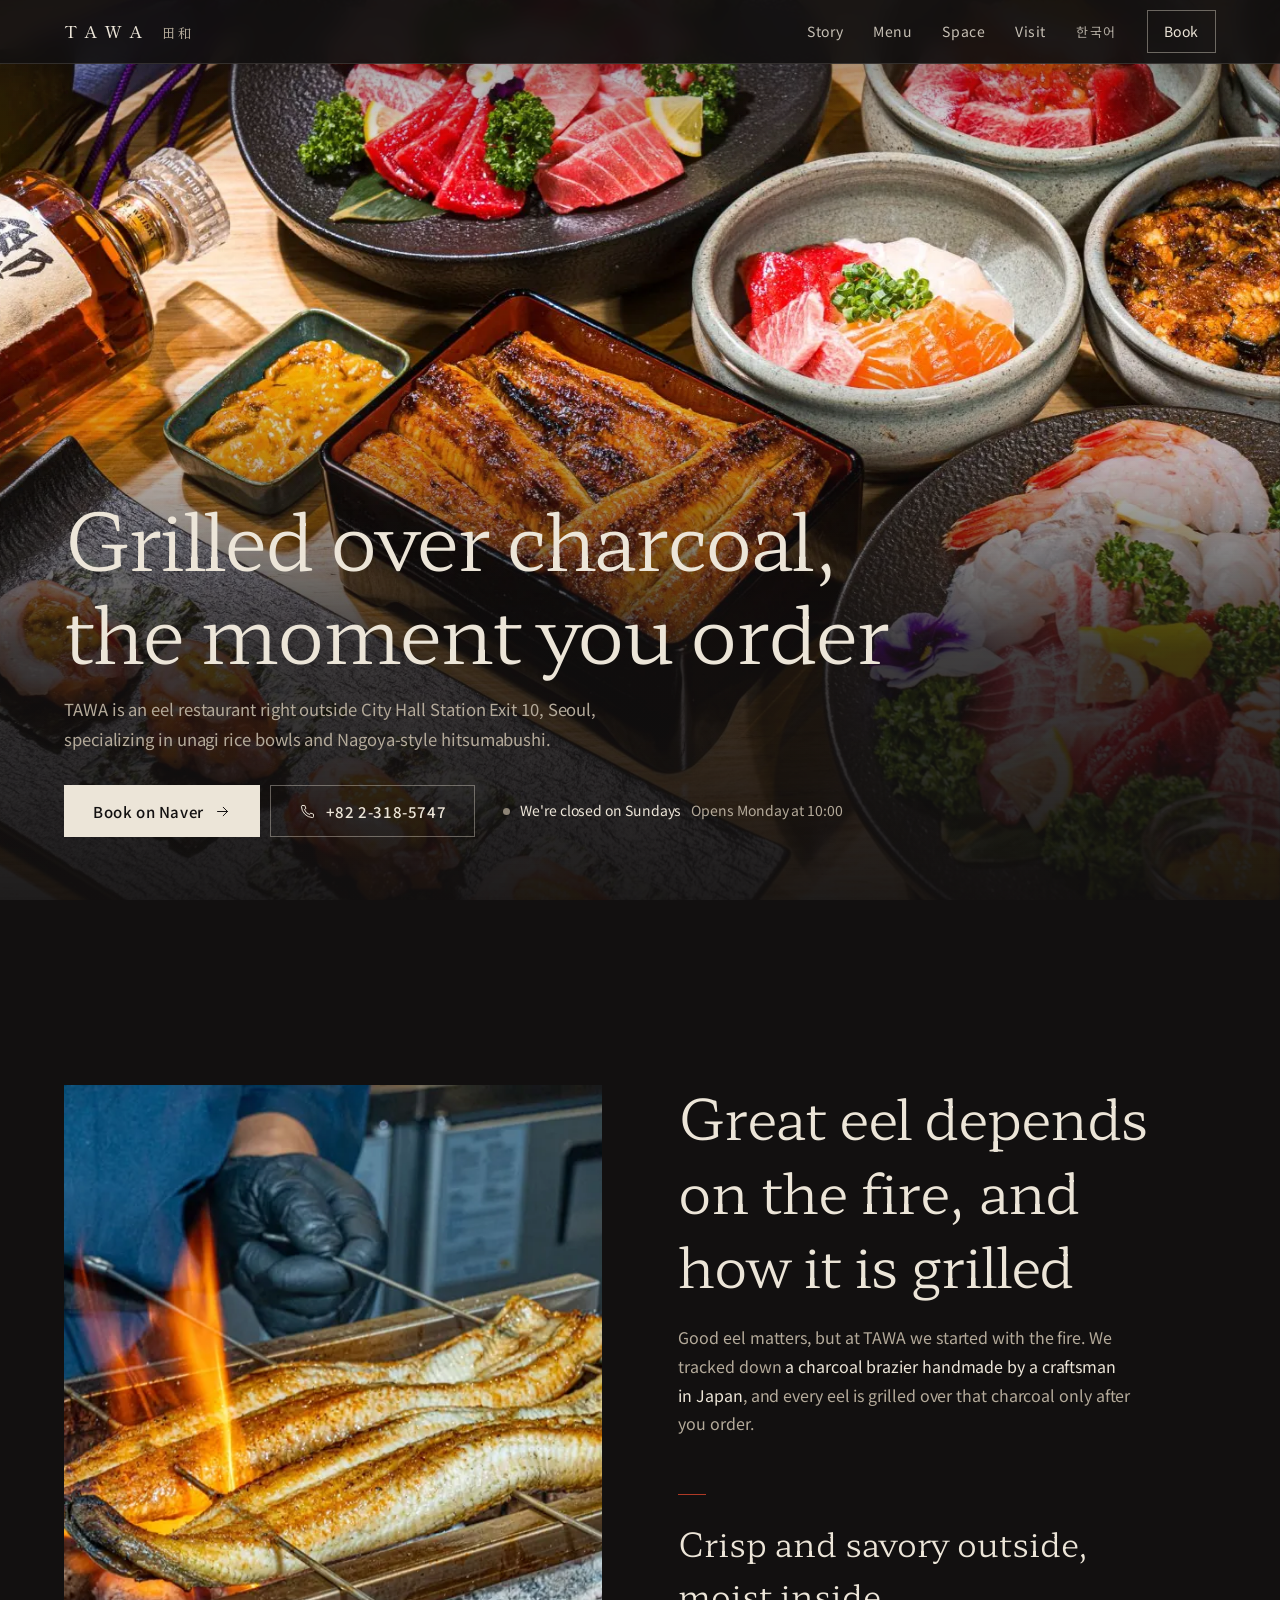
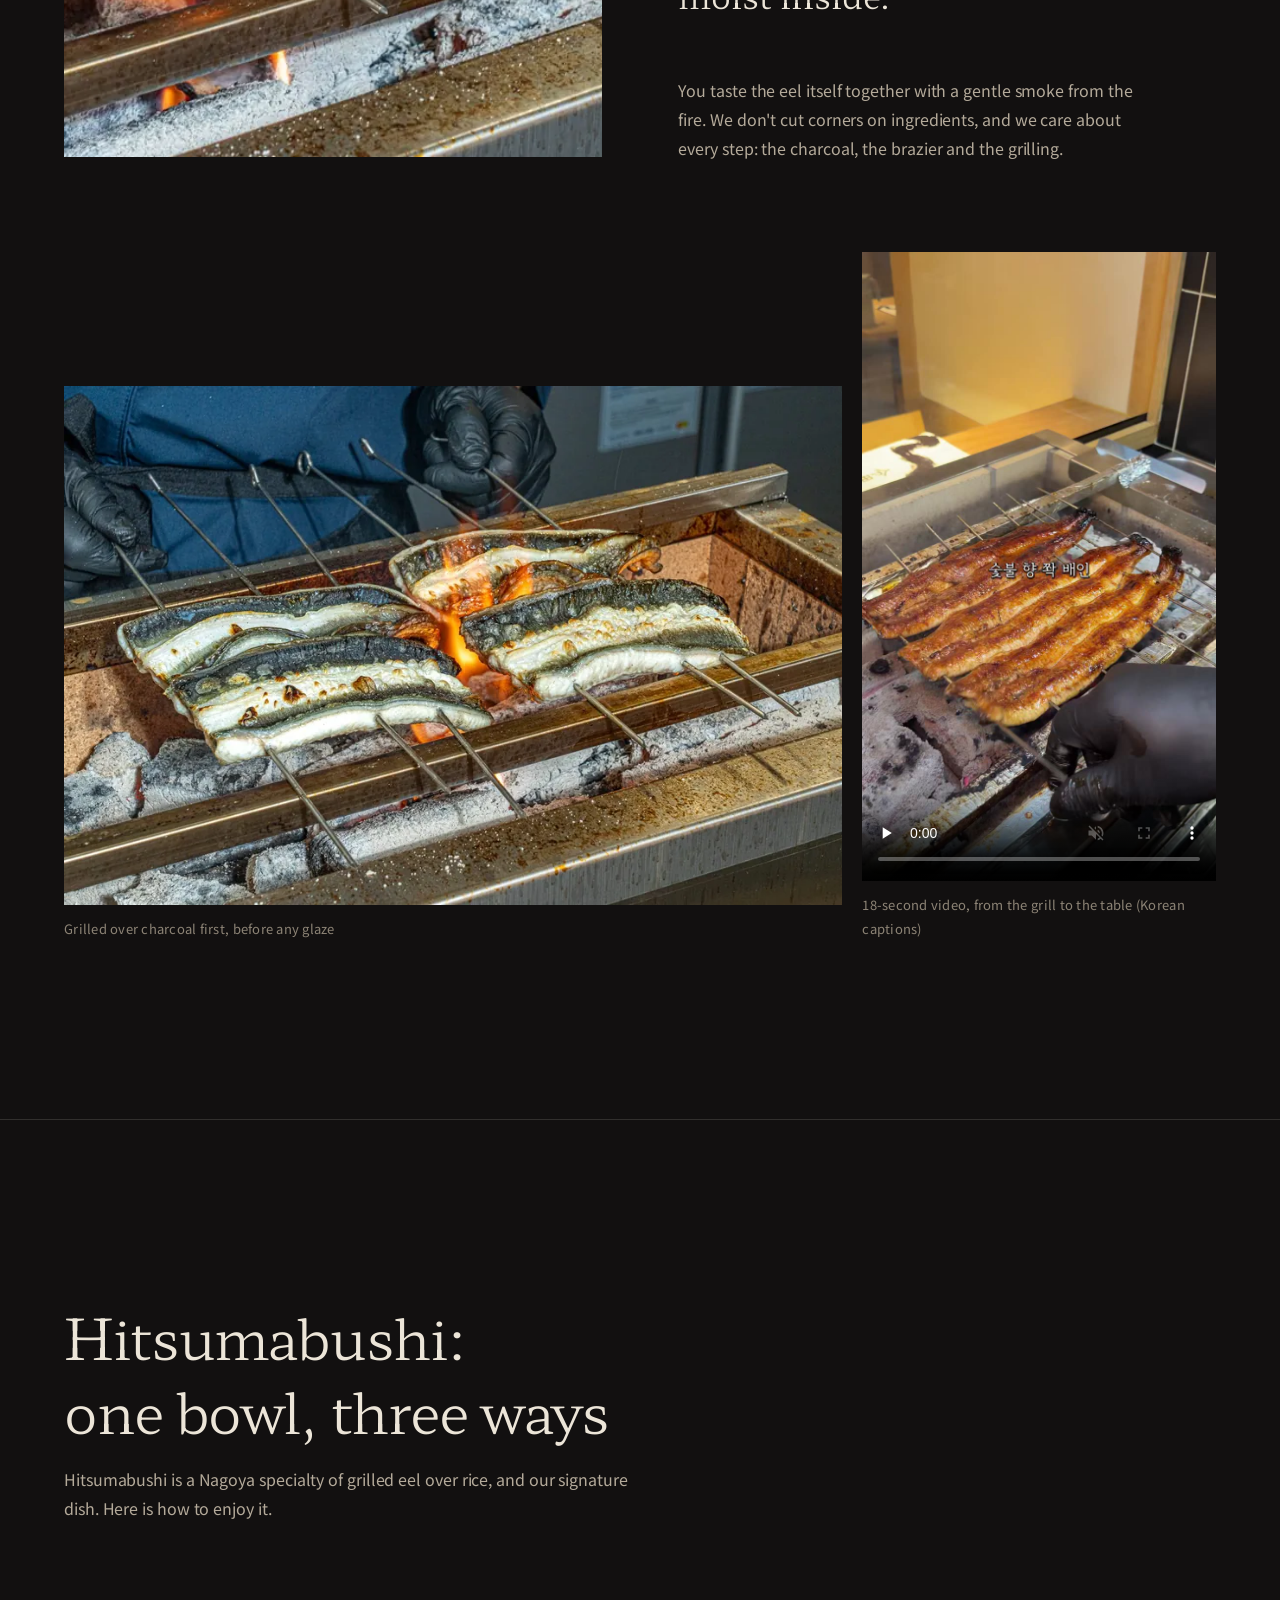
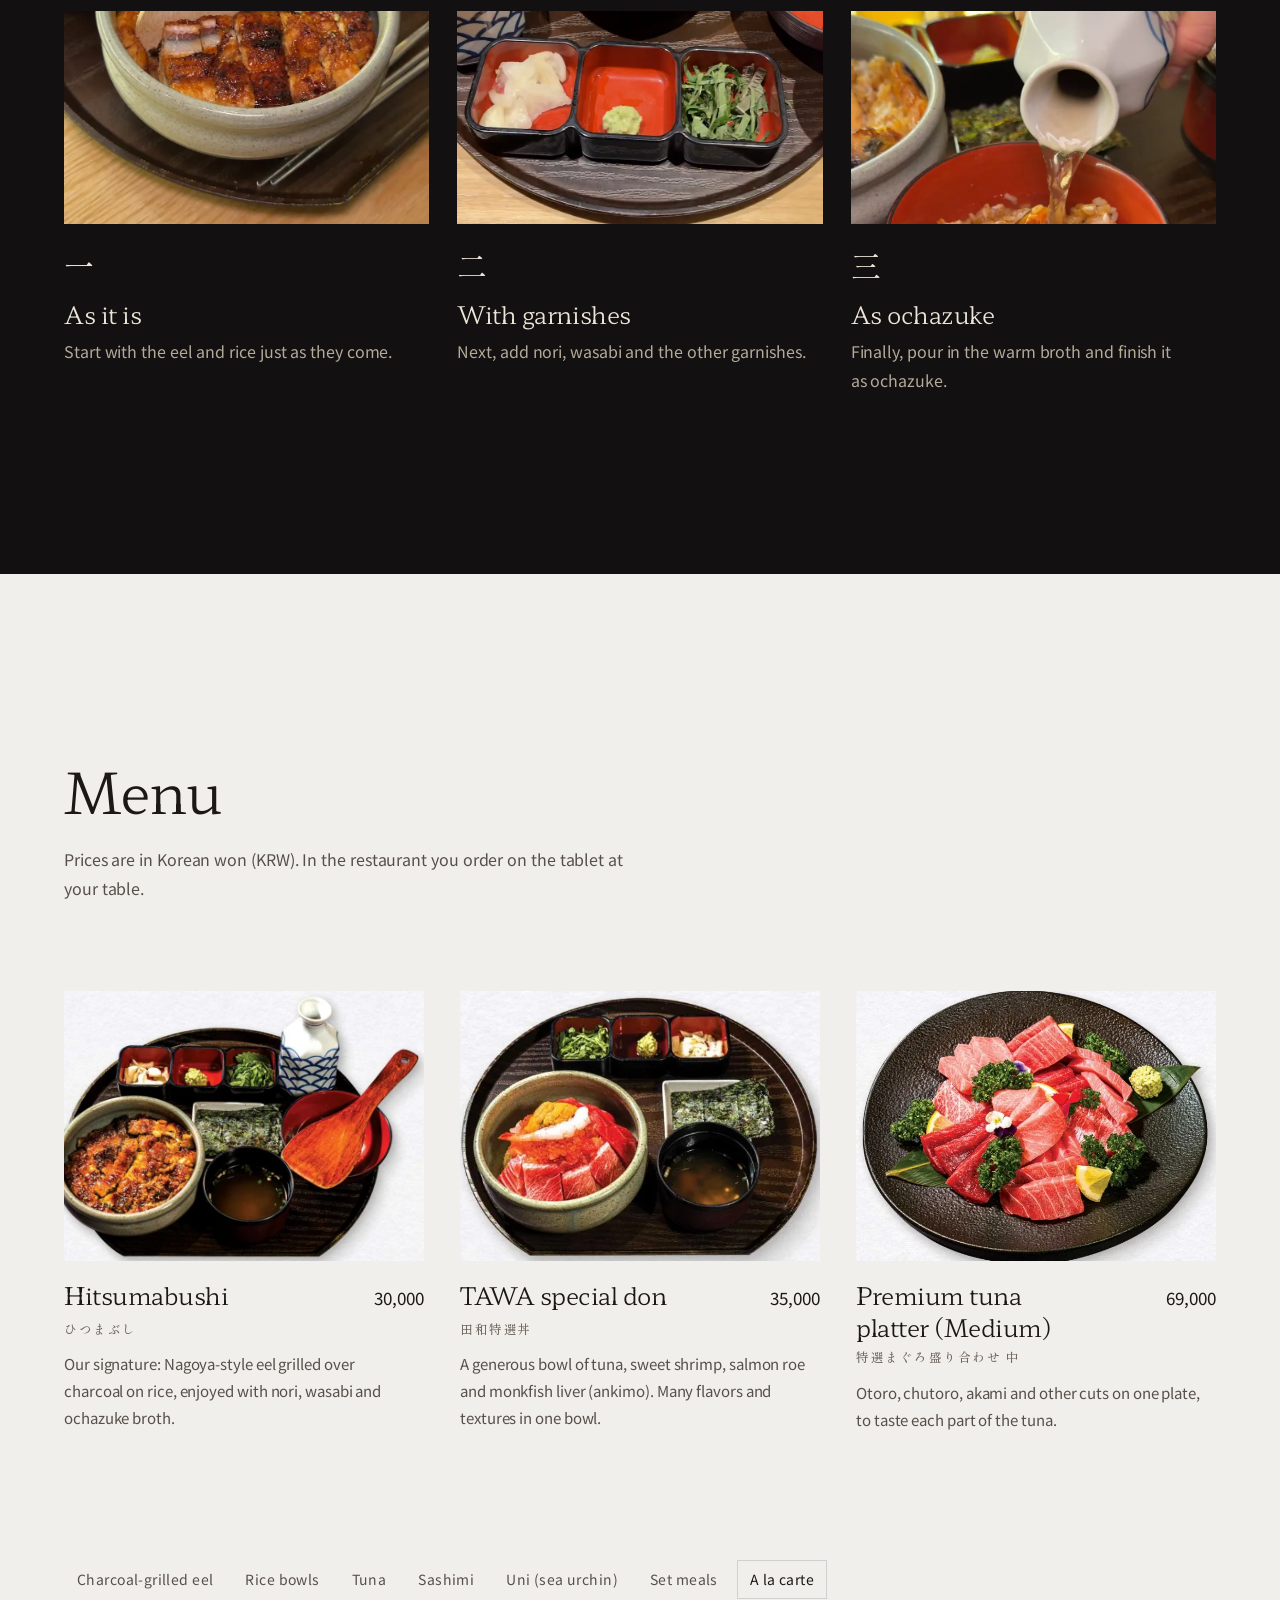
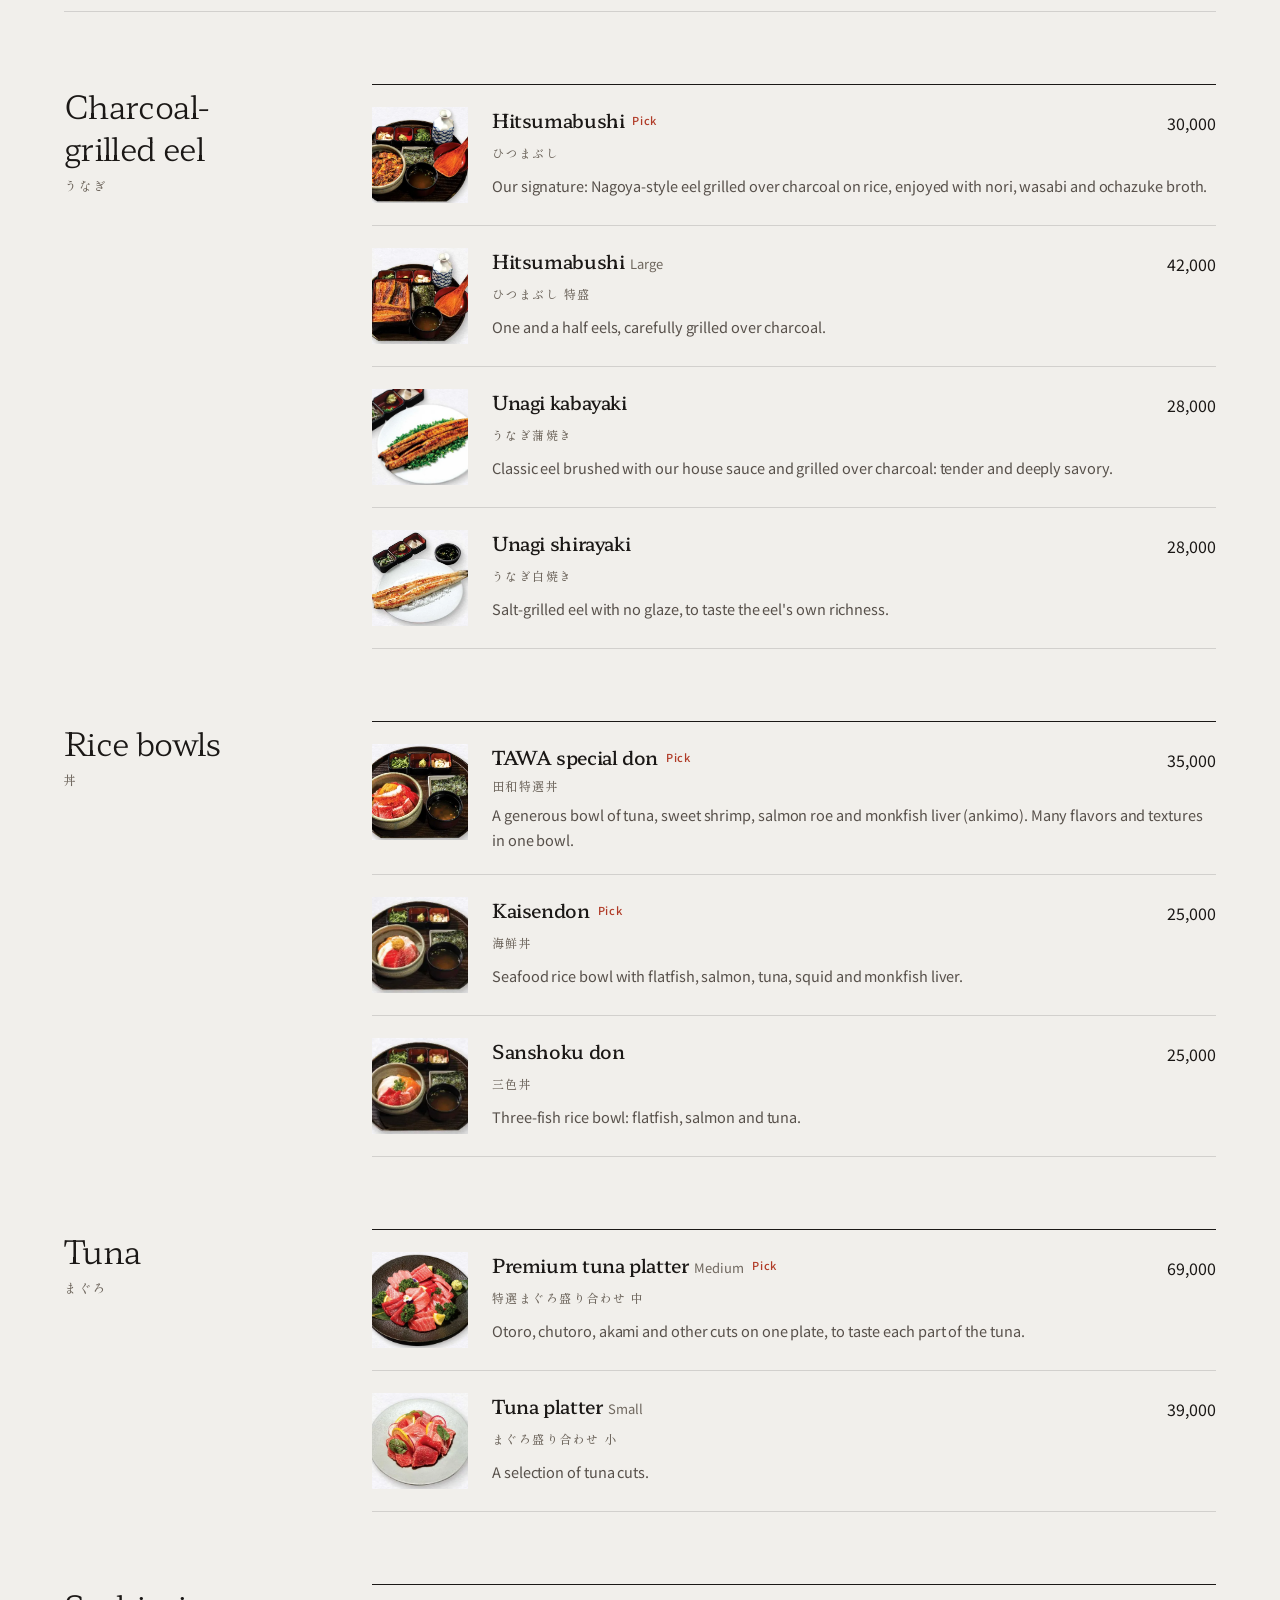
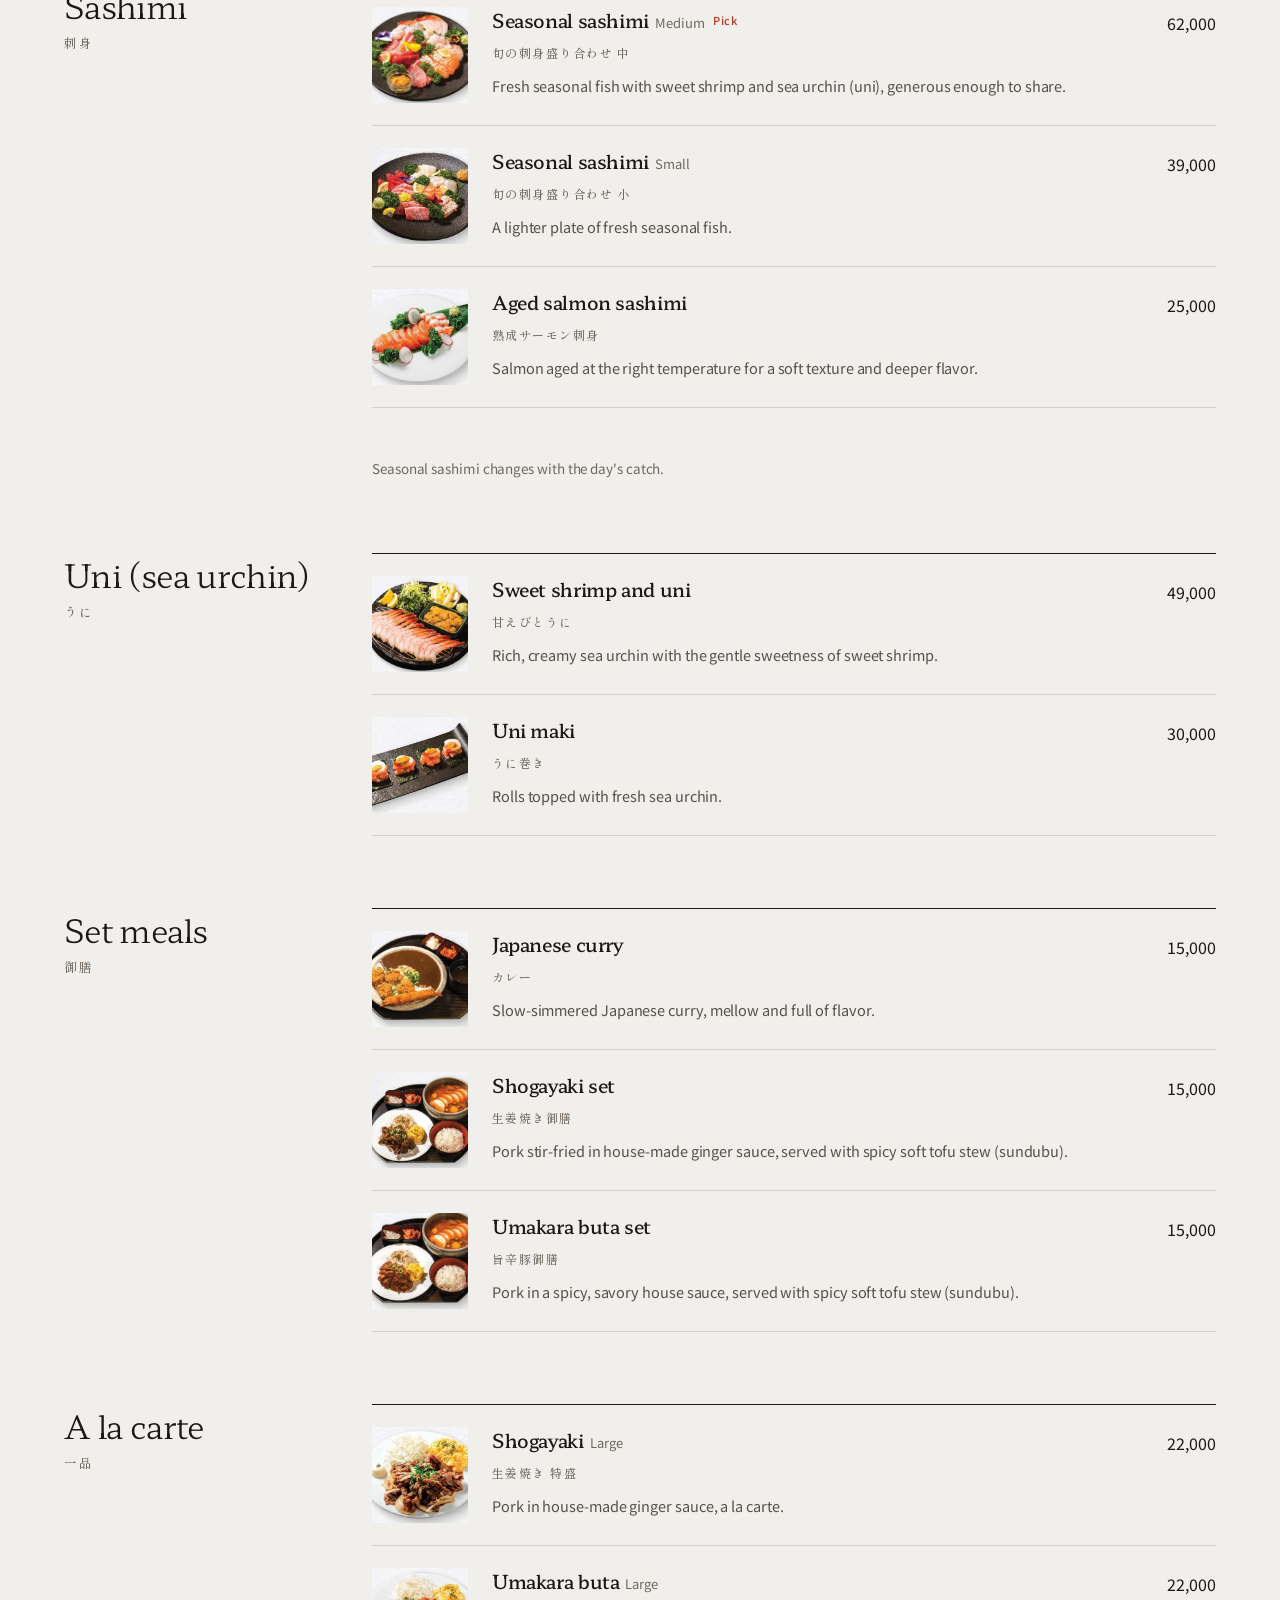
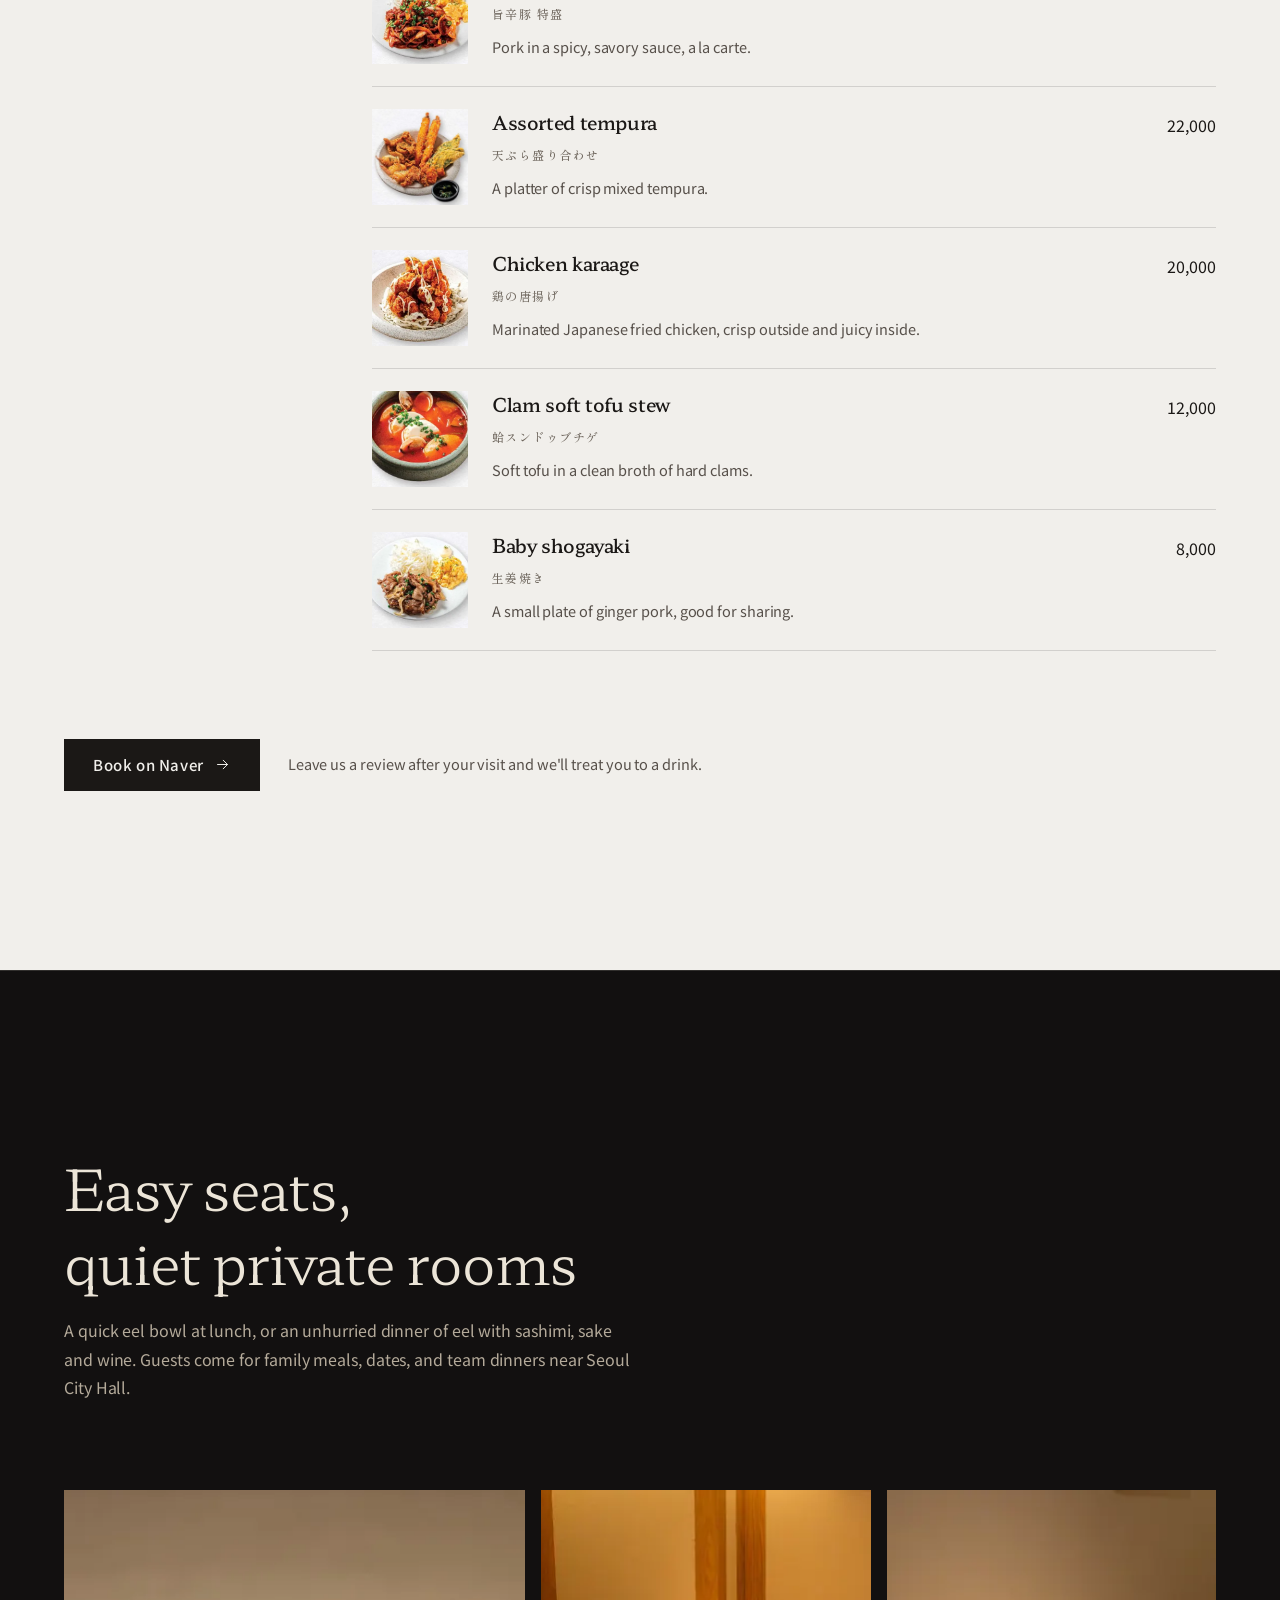
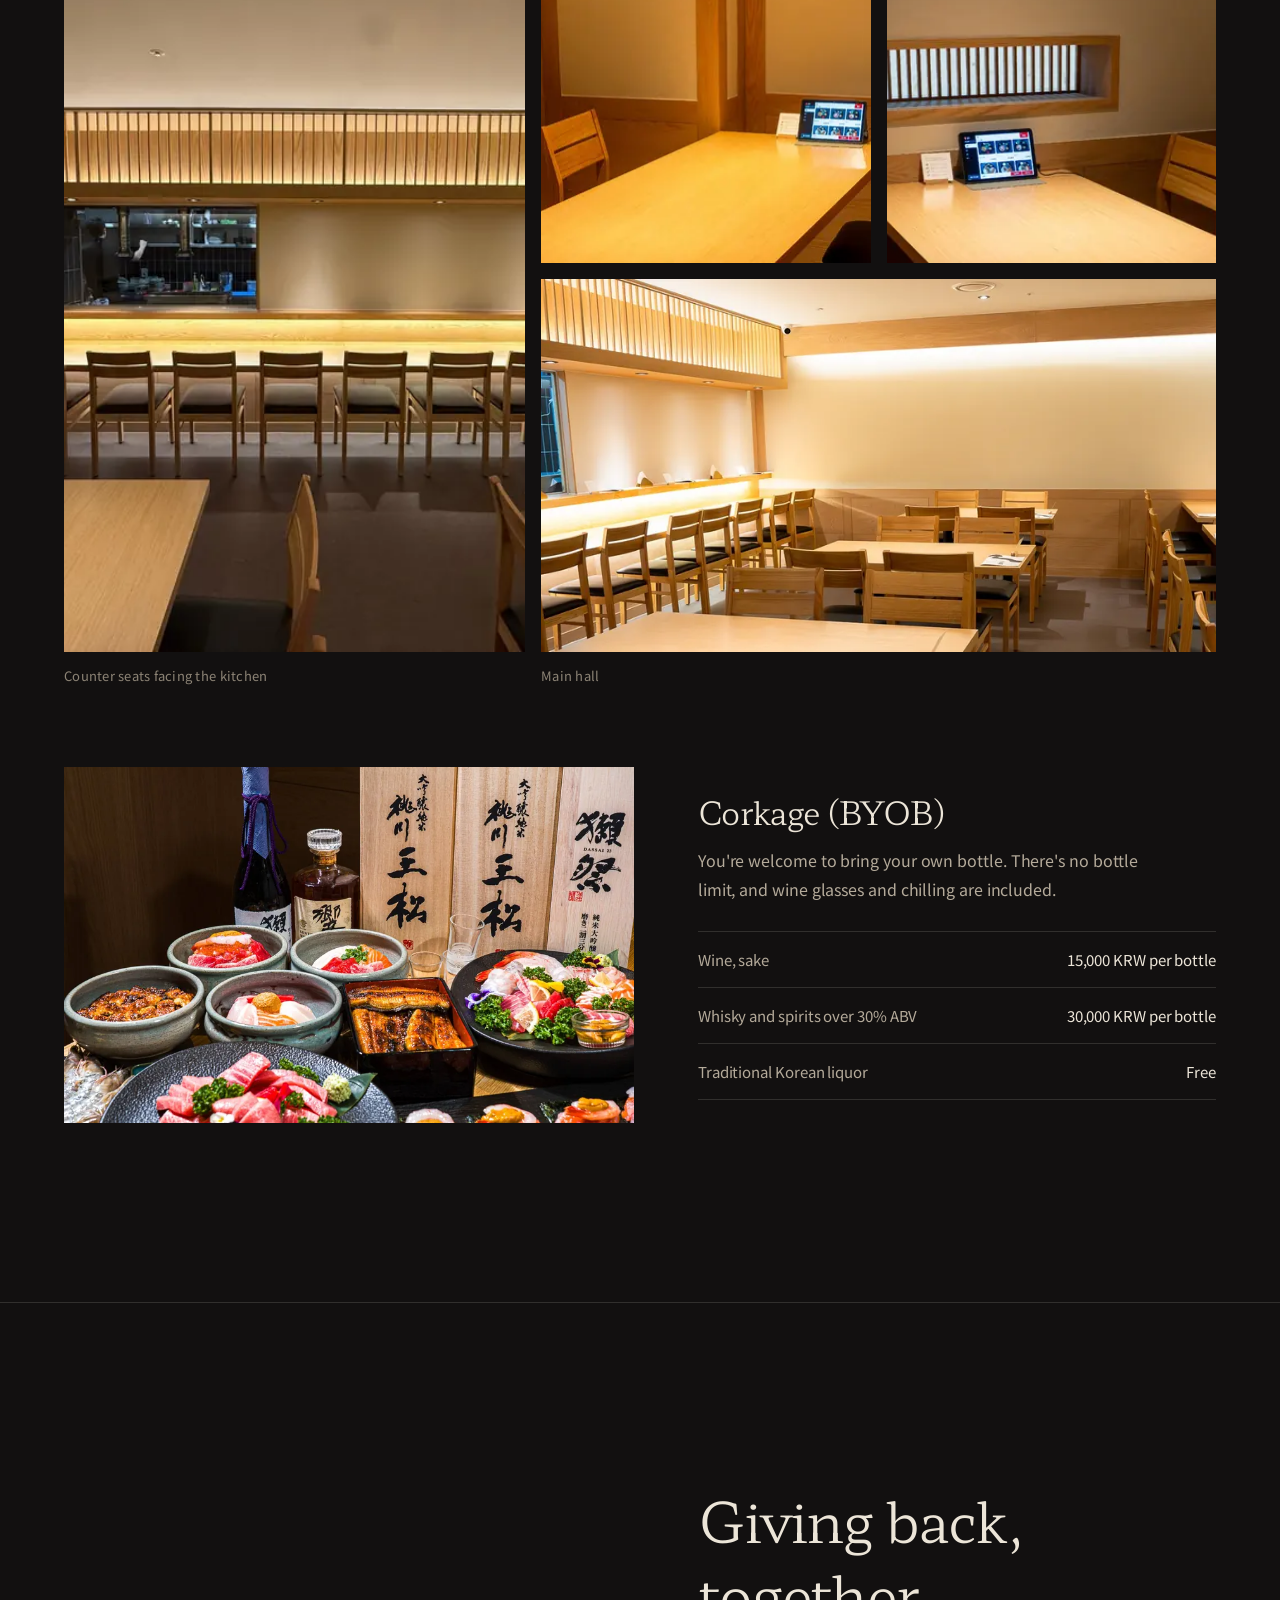
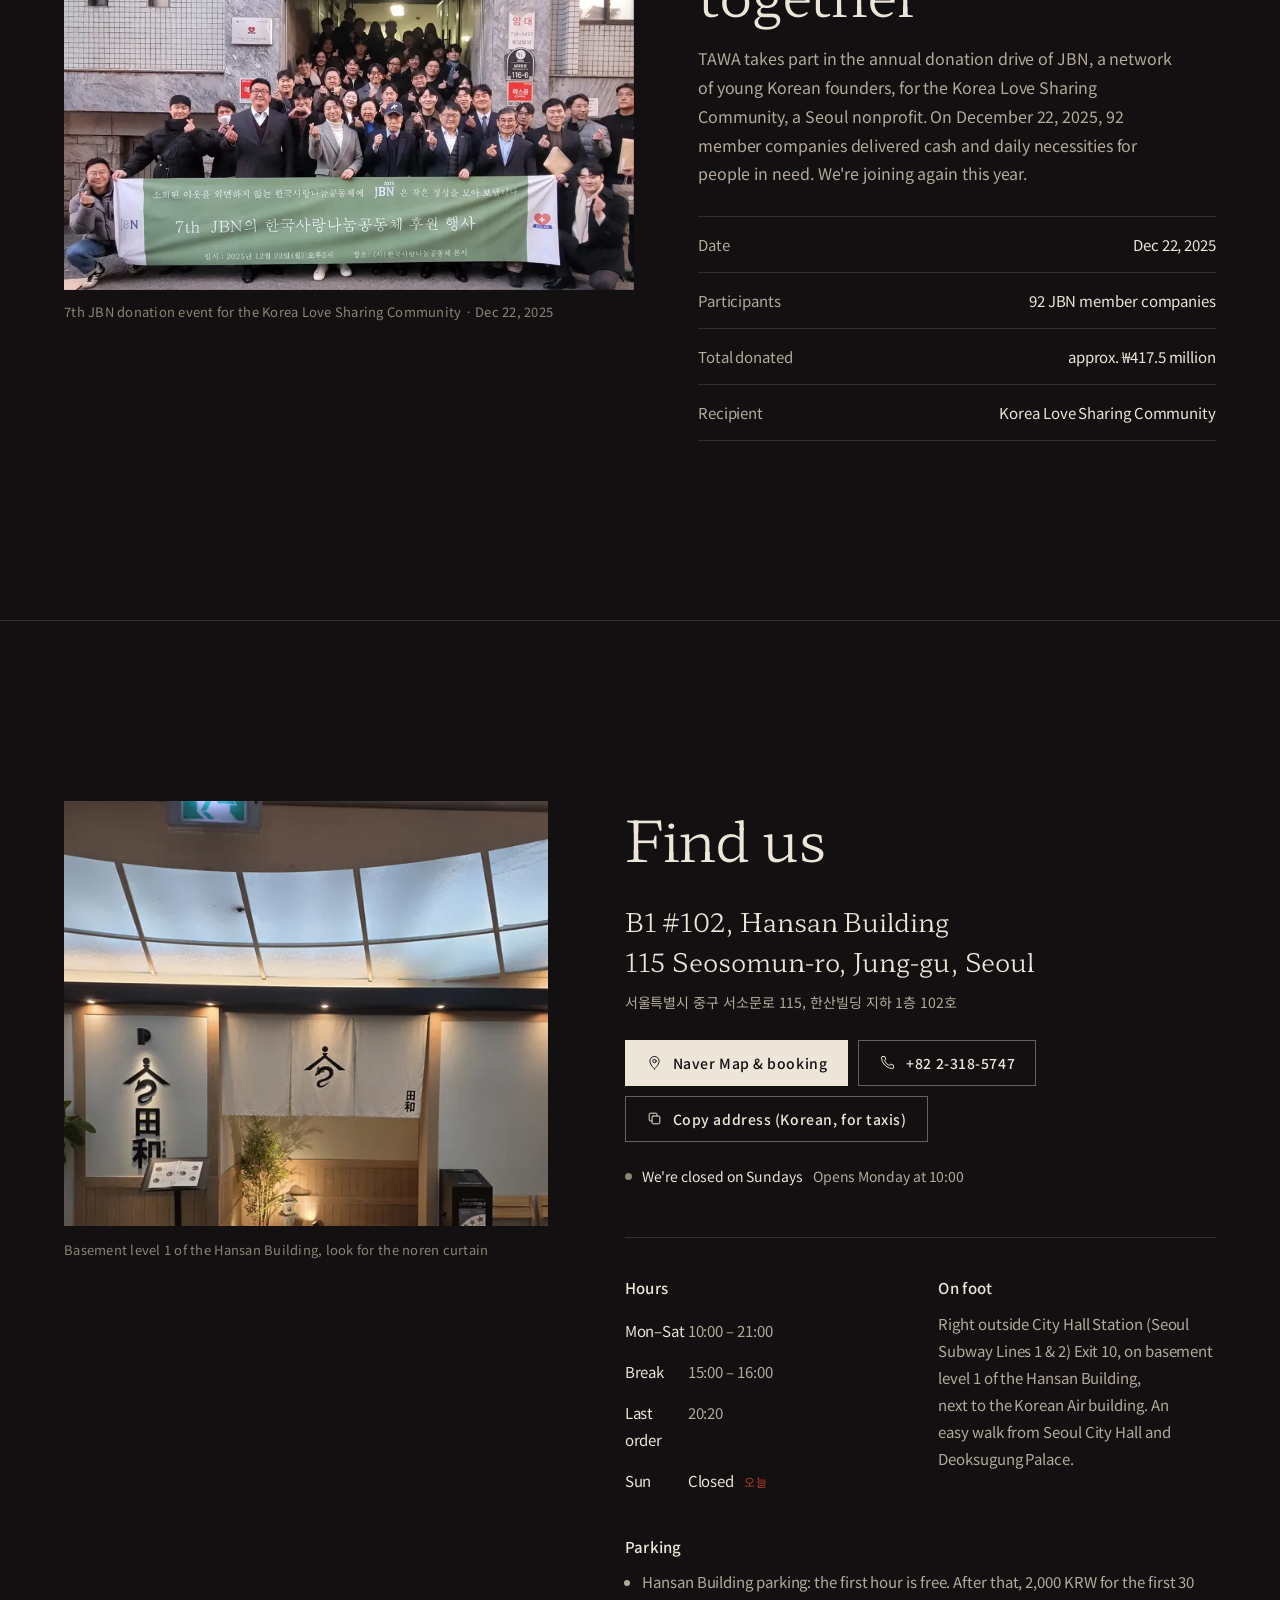
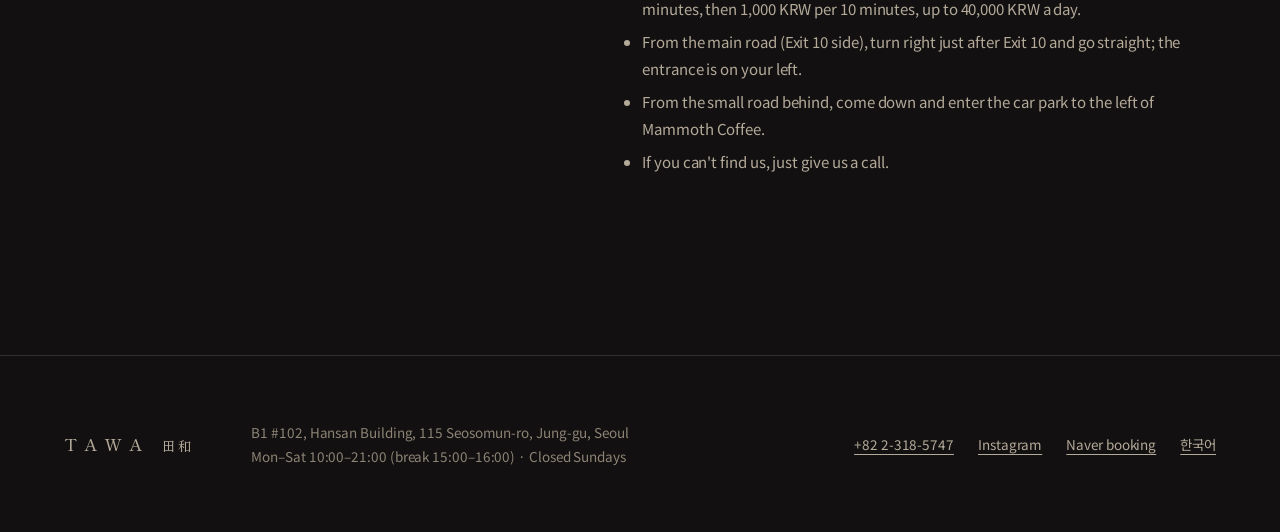
==== commit 85d67960: "JBN 한국사랑나눔공동체 후원 참여(2025.12.22) 섹션 추가 — 한국어·영어 Co-Authored-By: Claude Opus 5.5 <noreply@anthropic.co" ====
--- a/en/index.html
+++ b/en/index.html
@@ -2,6 +2,14 @@
 <html lang="en">
 <head>
 <meta charset="utf-8">
+<!-- Google Analytics -->
+<script async src="https://www.googletagmanager.com/gtag/js?id=G-MLPPPE215Z"></script>
+<script>
+  window.dataLayer = window.dataLayer || [];
+  function gtag(){dataLayer.push(arguments);}
+  gtag('js', new Date());
+  gtag('config', 'G-MLPPPE215Z');
+</script>
 <meta name="viewport" content="width=device-width, initial-scale=1, viewport-fit=cover">
 <title>TAWA 田和 · Charcoal-Grilled Eel &amp; Hitsumabushi at City Hall Station, Seoul</title>
 <meta name="description" content="TAWA is an eel restaurant right outside City Hall Station Exit 10 in central Seoul. Eel is grilled to order over charcoal and served as Nagoya-style hitsumabushi and unagi bowls. Menu with prices, hours, parking and directions in English.">
@@ -18,7 +26,10 @@
 <link rel="alternate" hreflang="x-default" href="https://tawa-official.github.io/">
 <meta property="og:locale" content="en_US">
 <meta property="og:locale:alternate" content="ko_KR">
-<link rel="icon" href="../assets/img/favicon.svg" type="image/svg+xml">
+<link rel="icon" href="/favicon.ico" sizes="48x48">
+<link rel="icon" href="/assets/img/favicon.svg" type="image/svg+xml">
+<link rel="icon" href="/assets/img/icon-192.png" type="image/png" sizes="192x192">
+<link rel="apple-touch-icon" href="/assets/img/apple-touch-icon.png">
 <link rel="preload" as="image" href="../assets/img/spread-2-1100.webp" media="(max-width: 759px)">
 <link rel="preload" as="image" href="../assets/img/spread-3-1500.webp" media="(min-width: 760px)">
 <link rel="stylesheet" href="../assets/css/style.css">
@@ -764,6 +775,27 @@
     </div>
   </section>
 
+  <section class="sec" id="give" aria-labelledby="give-title">
+    <div class="wrap">
+      <div class="drinks give">
+        <figure class="drinks-photo give-photo">
+          <img src="../assets/img/give-1-900.webp" srcset="../assets/img/give-1-900.webp 900w, ../assets/img/give-1-1486.webp 1486w" sizes="(min-width: 900px) 52vw, 100vw" width="1486" height="758" loading="lazy" decoding="async" alt="Group photo of participants making finger hearts behind the banner of the 7th JBN donation event for the Korea Love Sharing Community">
+          <figcaption class="cap">7th JBN donation event for the Korea Love Sharing Community · Dec 22, 2025</figcaption>
+        </figure>
+        <div>
+          <h2 class="h2" id="give-title">Giving back, together</h2>
+          <p class="p">TAWA takes part in the annual donation drive of JBN, a network of young Korean founders, for the Korea Love Sharing Community, a Seoul nonprofit. On December 22, 2025, 92 member companies delivered cash and daily necessities for people in need. We're joining again this year.</p>
+          <ul class="cork">
+            <li><span>Date</span><span>Dec 22, 2025</span></li>
+            <li><span>Participants</span><span>92 JBN member companies</span></li>
+            <li><span>Total donated</span><span class="num">approx. ₩417.5 million</span></li>
+            <li><span>Recipient</span><span>Korea Love Sharing Community</span></li>
+          </ul>
+        </div>
+      </div>
+    </div>
+  </section>
+
   <section class="sec" id="visit" aria-labelledby="visit-title">
     <div class="wrap visit">
       <figure class="visit-photo">
--- a/assets/css/style.css
+++ b/assets/css/style.css
@@ -228,6 +228,9 @@
 .cork li span:last-child { color: var(--text); white-space: nowrap; }
 .fine { margin-top: 16px; font-size: 13.5px; color: var(--text-3); }
 @media (min-width: 900px) { .drinks { grid-template-columns: 1.1fr 1fr; align-items: center; } }
+.give { margin-top: 0; }
+.give-photo img { aspect-ratio: auto; height: auto; }
+.give-photo .cap { margin-top: 10px; }
 
 /* visit */
 .visit { display: grid; gap: clamp(40px, 6vw, 96px); }
